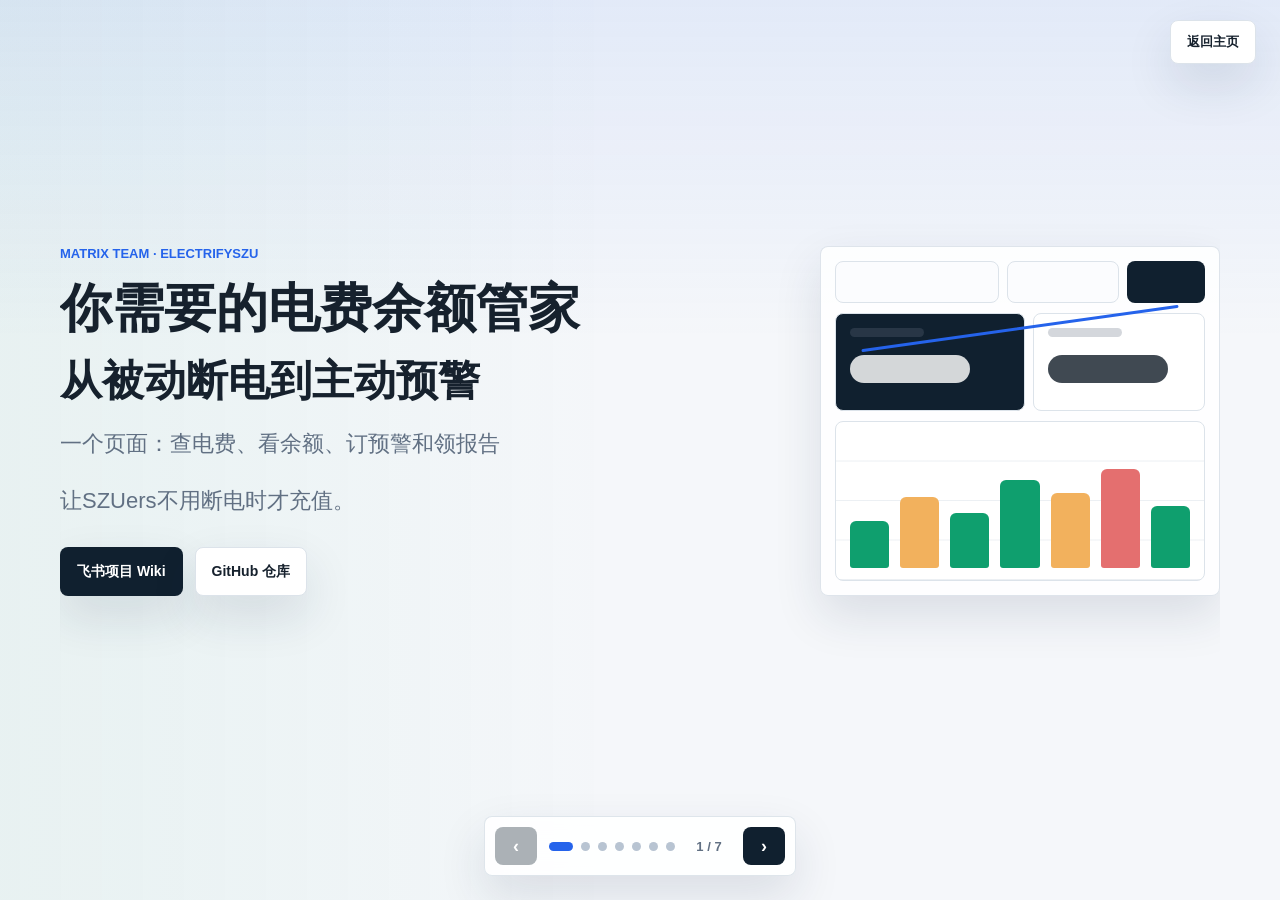
==== web/work-intro.html @ d1c5b309 "edit the README to specify the command for running and update uv" ====
<!doctype html>
<html lang="zh-CN">
  <head>
    <meta charset="utf-8" />
    <meta name="viewport" content="width=device-width, initial-scale=1" />
    <title>Matrix 团队 | ElectrifySZU 工作介绍</title>
    <link rel="stylesheet" href="work-intro.css" />
  </head>
  <body>
    <div class="top-actions">
    <button class="link-button" id="landscapeToggle" type="button" title="横屏查看" aria-label="切换横屏">↻ 横屏</button>
    <a class="link-button" href="index.html">返回主页</a>
  </div>
    <main class="deck" aria-label="ElectrifySZU 工作介绍幻灯片">
      <div class="slides" id="slides">
        <section class="slide" aria-labelledby="slide-1-title">
          <div class="slide-inner">
            <div class="slide-title">
              <p class="eyebrow">Matrix Team · ElectrifySZU</p>
              <h1 id="slide-1-title"><span class="title-line">你需要的电费余额管家</span></h1>
              <h2>从被动断电到主动预警</h2>
              <p class="lead">一个页面：查电费、看余额、订预警和领报告</p><p class="lead">让SZUers不用断电时才充值。</p>
              <div class="actions">
                <a class="link-button primary" href="https://my.feishu.cn/wiki/EuOXwd1Efi0uLCktmx7cIocynBb" target="_blank" rel="noreferrer">飞书项目 Wiki</a>
                <a class="link-button" href="https://github.com/jinqKing/ElectrifySZU" target="_blank" rel="noreferrer">GitHub 仓库</a>
              </div>
            </div>
            <div class="dashboard-visual" aria-hidden="true">
              <div class="mock-toolbar">
                <span class="mock-input"></span>
                <span class="mock-input"></span>
                <span class="mock-button"></span>
              </div>
              <div class="mock-metrics">
                <div class="mock-card dark">
                  <span class="mock-label"></span>
                  <span class="mock-value"></span>
                </div>
                <div class="mock-card">
                  <span class="mock-label"></span>
                  <span class="mock-value"></span>
                </div>
              </div>
              <div class="mock-chart">
                <div class="points"></div>
                <div class="bars">
                  <span class="bar" style="height: 36%"></span>
                  <span class="bar" style="height: 55%"></span>
                  <span class="bar" style="height: 42%"></span>
                  <span class="bar" style="height: 68%"></span>
                  <span class="bar" style="height: 58%"></span>
                  <span class="bar" style="height: 76%"></span>
                  <span class="bar" style="height: 48%"></span>
                </div>
              </div>
            </div>
          </div>
        </section>

        <section class="slide" aria-labelledby="slide-2-title">
          <div class="slide-inner">
            <div class="slide-title">
              <p class="eyebrow">痛点 · Problem</p>
              <h2 id="slide-2-title">现状：三个系统、五个步骤、没有提醒——查个电费有多难？</h2>
              <p class="lead">我们对深大同学做了调研，所有人都说了同一句话。<br/><em>“我们只会在停电时充电费，从来不知道还剩多少电费。”</em></p>
              <blockquote class="alert-quote">⚡ 于是有一天，电费归零——就断电了。</blockquote>
            </div>
            <div class="fact-list">
              <div class="fact">
                <span class="icon blue">🧩</span>
                <div>
                  <strong>入口分散</strong>
                  <p>企业微信小程序数据不及时；校园网页面古老；充值界面看不到余额，需多次跳转</p>
                </div>
              </div>
              <div class="fact">
                <span class="icon green">🔒</span>
                <div>
                  <strong>必须校园网</strong>
                  <p>以上所有方式都只能在校园网环境使用——出了宿舍就查不了</p>
                </div>
              </div>
              <div class="fact">
                <span class="icon yellow">🔇</span>
                <div>
                  <strong>零提醒</strong>
                  <p>没有余额提醒、没有用电分析、没有统一界面</p>
                </div>
              </div>
              <div class="fact">
                <span class="icon red">⚡</span>
                <div>
                  <strong>停电才知道</strong>
                  <p>电费归零就直接断电，没有任何提前预警</p>
                </div>
              </div>
            </div>
          </div>
        </section>

        <!-- Slide 3 — 产品亮相 Solution -->
        <section class="slide" aria-labelledby="slide-3-title">
          <div class="slide-inner">
            <div class="slide-title">
              <p class="eyebrow">方案 · Solution</p>
              <h2 id="slide-3-title">ElectrifySZU：一站式电费管家</h2>
              <p class="lead">我们是开发者，我们也是每天被断电困扰的深大人。所以我们就自己做了这个工具。</p>
              <p class="meta-text">💡 核心价值：订阅预警 —— 不只是一次性查询，而是持续守护</p>
              <ul class="feature-ul">
                <li>一个页面完成 校区选择 → 楼栋搜索 → 房间输入 → 一键查询</li>
                <li>中英文双语切换，GitHub Pages 可直接预览演示数据</li>
                <li>支持校园网真实查询 + 离线演示双模式</li>
              </ul>
            </div>
            <div class="dashboard-visual" aria-hidden="true">
              <div class="mock-toolbar">
                <span class="mock-input"></span>
                <span class="mock-input"></span>
                <span class="mock-button"></span>
              </div>
              <div class="mock-metrics">
                <div class="mock-card dark">
                  <span class="mock-label"></span>
                  <span class="mock-value"></span>
                </div>
                <div class="mock-card">
                  <span class="mock-label"></span>
                  <span class="mock-value"></span>
                </div>
              </div>
              <div class="mock-chart">
                <div class="points"></div>
                <div class="bars">
                  <span class="bar" style="height: 36%"></span>
                  <span class="bar" style="height: 55%"></span>
                  <span class="bar" style="height: 42%"></span>
                  <span class="bar" style="height: 68%"></span>
                  <span class="bar" style="height: 58%"></span>
                  <span class="bar" style="height: 76%"></span>
                  <span class="bar" style="height: 48%"></span>
                </div>
              </div>
            </div>
          </div>
        </section>

        <!-- Slide 4 — 架构 Architecture -->
        <section class="slide" aria-labelledby="slide-4-title">
          <div class="slide-inner">
            <div class="slide-title">
              <p class="eyebrow">Architecture</p>
              <h2 id="slide-4-title">静态页面负责体验，本地后端代理校园网查询</h2>
              <p class="lead">GitHub Pages 部署公开演示页；真实查询时运行本地服务，后端代理访问校园电费系统，前端只消费统一 JSON API。</p>
              <p class="meta-text-sm">Python (uv) + 原生 HTML/CSS/JS + CSV 存储 + SMTP 邮件</p>
            </div>
            <div class="flow-visual" aria-label="系统流程">
              <div class="flow-step">
                <span class="step-number">01</span>
                <div><strong>输入宿舍信息</strong><span>校区、楼栋（模糊搜索+自动补全）、房间号、统计天数</span></div>
              </div>
              <div class="flow-step">
                <span class="step-number">02</span>
                <div><strong>发现 roomId</strong><span>把可读房间号转换为电费系统内部参数</span></div>
              </div>
              <div class="flow-step">
                <span class="step-number">03</span>
                <div><strong>API 代理查询</strong><span>由校园网环境中的 Python 服务请求内网接口</span></div>
              </div>
              <div class="flow-step">
                <span class="step-number">04</span>
                <div><strong>仪表盘渲染</strong><span>余额、趋势、充值记录、预警状态、预计可用天数同步更新</span></div>
              </div>
            </div>
          </div>
        </section>

        <section class="slide" aria-labelledby="slide-5-title">
          <div class="slide-inner">
            <div class="slide-title">
              <p class="eyebrow">Features</p>
              <h2 id="slide-5-title">从查询到预警，完整闭环</h2>
              <p class="lead">每个特性都对应一个真实痛点，且经过多轮打磨。</p>
            </div>
            <div class="capability-list">
              <div class="fact">
                <span class="icon blue">1</span>
                <div>
                  <strong>双语仪表盘</strong>
                  <p>中英文 i18n 数据抽离，GitHub Pages 可展示；指标卡可点击切换单位（kWh/元）</p>
                </div>
              </div>
              <div class="fact">
                <span class="icon green">2</span>
                <div>
                  <strong>可交互趋势图</strong>
                  <p>柱状图+折线图双视图，hover 查看每日详情；可自定义用电等级阈值（低/中/高）</p>
                </div>
              </div>
              <div class="fact">
                <span class="icon yellow">3</span>
                <div>
                  <strong>模糊楼栋搜索</strong>
                  <p>输入关键词即时匹配，自动补全 campus+buildingId，有反馈提示</p>
                </div>
              </div>
              <div class="fact">
                <span class="icon red">4</span>
                <div>
                  <strong>CLI + API 并存</strong>
                  <p><code>uv run python -m src.cli json</code> 命令行 + 本地 Web 服务双入口</p>
                </div>
              </div>
              <div class="fact">
                <span class="icon blue">5</span>
                <div>
                  <strong>响应式适配</strong>
                  <p>移动端布局优化，QR code 可滚动</p>
                </div>
              </div>
            </div>
          </div>
        </section>

        <section class="slide" aria-labelledby="slide-6-title">
          <div class="slide-inner">
            <div class="slide-title">
              <p class="eyebrow">Killer Feature</p>
              <h2 id="slide-6-title">从“想起来了才查”变成“系统替你照看”</h2>
              <p class="lead">这是 ElectrifySZU 最区别于其他查询工具的能力——不是一次性查询，而是持续守护。</p>
              <ul class="killer-feature-ul">
                <li>📧 邮箱自动补全 <code>@szu.edu.cn</code></li>
                <li>🔔 双类型订阅：低电量预警 + 每日电费报告</li>
                <li>✉️ 验证确认后激活，badge 显示状态</li>
                <li>🔄 仪表盘内 toggle 开关，一键退订</li>
                <li>⏰ 低于阈值时每天最多发一封预警邮件</li>
                <li>🧪 <code>FORCE_SEND_ALERT</code> 测试模式方便演示</li>
              </ul>
            </div>
            <div class="signal-visual" aria-hidden="true">
              <div class="signal-meter">
                <div class="signal-row">
                  <span>电量充足</span>
                  <span class="signal-track"><span class="signal-fill fill-green"></span></span>
                  <span>82%</span>
                </div>
                <div class="signal-row">
                  <span>低电量</span>
                  <span class="signal-track"><span class="signal-fill fill-yellow"></span></span>
                  <span>48%</span>
                </div>
                <div class="signal-row">
                  <span>即将耗尽</span>
                  <span class="signal-track"><span class="signal-fill fill-red"></span></span>
                  <span>18%</span>
                </div>
              </div>
              <div class="mail-preview">
                <div class="mock-row blue"></div>
                <div class="mock-row"></div>
                <div class="mock-row"></div>
                <div class="mock-row short"></div>
              </div>
            </div>
          </div>
        </section>



                <!-- Slide 8 — 未来规划 + 支持 -->
        <section class="slide" aria-labelledby="slide-8-title">
          <div class="slide-inner">
            <div class="slide-title">
              <p class="eyebrow">What's Next</p>
              <h2 id="slide-8-title">项目不会止步于此</h2>
              <p class="lead">已有 branch 在并行开发中。</p>
              <ul class="future-ul">
                <li><strong>① 丽湖新 4 间宿舍</strong> — <code>codex/dlc-lihu</code> branch 已建，争取上线（独立电费系统）</li>
                <li><strong>② CSV → SQLite</strong> — 订阅量增长后数据可靠性升级</li>
                <li><strong>③ 排行榜</strong> — 告诉同学自己在整栋楼的用电排名，引导节约能源</li>
              </ul>
              <hr class="section-divider">
              <p class="eyebrow support-eyebrow">Support</p>
              <h2>你的支持会变成更稳定的服务和更少的断电焦虑</h2>
              <div class="actions">
                <a class="link-button primary" href="https://my.feishu.cn/wiki/EuOXwd1Efi0uLCktmx7cIocynBb" target="_blank" rel="noreferrer">打开飞书 Wiki</a>
                <a class="link-button" href="index.html">回到电费仪表盘</a>
              </div>
            </div>
            <div class="support-visual">
              <div class="wiki-box">
                <strong>项目资料入口</strong>
                <p>飞书 Wiki 记录项目背景、实现方案、协作资料和后续计划，适合比赛介绍或团队交接。</p>
              </div>
              <div class="mini-stat-grid" aria-hidden="true">
                <div class="mini-stat"><strong>Web</strong><span>静态仪表盘</span></div>
                <div class="mini-stat"><strong>API</strong><span>本地代理服务</span></div>
                <div class="mini-stat"><strong>Mail</strong><span>双类型邮件订阅</span></div>
              </div>
            </div>
          </div>
        </section>
      </div>

      <nav class="nav" aria-label="幻灯片导航">
        <button id="prevSlide" type="button" aria-label="上一页">‹</button>
        <div class="dots" id="dots" aria-hidden="true"></div>
        <span class="counter" id="counter"></span>
        <button id="nextSlide" type="button" aria-label="下一页">›</button>
      </nav>
      <div id="rotateHint" class="rotate-hint" hidden>
        <div class="rotate-hint-inner">
          <span class="rotate-icon">↻</span>
          <p>请将手机横屏查看</p>
          <button class="link-button" id="dismissHint" type="button">知道了</button>
        </div>
      </div>
    </main>

    <script src="work-intro.js" defer></script>
  </body>
</html>
---- web/work-intro.css ----
:root {
  color-scheme: light;
  --bg: #f5f7fa;
  --ink: #16212d;
  --muted: #617083;
  --line: #dce3ea;
  --surface: #ffffff;
  --dark: #10202f;
  --blue: #2563eb;
  --green: #0f9f6e;
  --yellow: #d98616;
  --red: #d73939;
  --shadow: 0 20px 48px rgba(24, 39, 75, 0.12);
}

* {
  box-sizing: border-box;
}

body {
  margin: 0;
  min-height: 100vh;
  overflow: hidden;
  background:
    linear-gradient(180deg, rgba(37, 99, 235, 0.09), transparent 340px),
    linear-gradient(90deg, rgba(15, 159, 110, 0.06), transparent 48%),
    var(--bg);
  color: var(--ink);
  font-family:
    Inter, "Segoe UI", "Microsoft YaHei", Arial, sans-serif;
}

a {
  color: inherit;
}

button {
  font: inherit;
}

.deck {
  position: relative;
  height: 100vh;
}

.slides {
  display: flex;
  height: 100%;
  transition: transform 360ms ease;
}

.slide {
  flex: 0 0 100vw;
  min-width: 100vw;
  height: 100vh;
  overflow: hidden;
}

.slide-inner {
  width: min(1160px, calc(100vw - 48px));
  height: calc(100vh - 110px);
  margin: 0 auto;
  padding-top: 52px;
  display: grid;
  grid-template-columns: minmax(0, 1fr) minmax(280px, 400px);
  grid-auto-flow: dense;
  align-content: center;
  gap: 36px;
  overflow-y: auto;
  overscroll-behavior: contain;
}

.slide-title {
  display: grid;
  gap: 14px;
}

.eyebrow {
  margin: 0;
  color: var(--blue);
  font-size: 13px;
  font-weight: 900;
  letter-spacing: 0;
  text-transform: uppercase;
}

h1,
h2,
p {
  margin-top: 0;
}

h1,
h2 {
  margin-bottom: 0;
  letter-spacing: 0;
  text-wrap: balance;
}

h1 {
  max-width: 640px;
  font-size: clamp(32px, 5.5vw, 52px);
  line-height: 1.1;
}

h2 {
  max-width: 580px;
  font-size: clamp(24px, 4.5vw, 42px);
  line-height: 1.2;
}

.lead {
  max-width: 560px;
  margin-bottom: 0;
  color: var(--muted);
  font-size: clamp(17px, 2vw, 22px);
  line-height: 1.72;
}

/* --- Inline styles extracted from HTML --- */
.alert-quote {
  margin: 18px 0 0;
  padding: 12px 16px;
  border-left: 3px solid var(--red);
  color: var(--red);
  font-weight: 900;
  font-style: normal;
  background: none;
}

.meta-text {
  margin-top: 12px;
  color: var(--muted);
  font-size: 14px;
  font-weight: 700;
}

.meta-text-sm {
  margin-top: 10px;
  color: var(--muted);
  font-size: 13px;
  font-weight: 700;
}

.feature-ul,
.killer-feature-ul,
.future-ul {
  margin: 12px 0 0;
  padding-left: 18px;
  color: var(--muted);
  font-size: 14px;
  line-height: 1.7;
}

.killer-feature-ul {
  font-size: 13px;
  line-height: 1.8;
}

.support-eyebrow {
  margin-bottom: 6px;
}

.section-divider {
  border: none;
  border-top: 1px solid var(--line);
  margin: 20px 0;
}

.title-line {
  display: block;
}

.actions {
  display: flex;
  flex-wrap: wrap;
  gap: 12px;
  margin-top: 8px;
}

.link-button {
  display: inline-flex;
  align-items: center;
  min-height: 44px;
  padding: 0 16px;
  border: 1px solid var(--line);
  border-radius: 8px;
  background: var(--surface);
  color: var(--ink);
  font-size: 14px;
  font-weight: 900;
  text-decoration: none;
  box-shadow: var(--shadow);
  transition:
    transform 160ms ease,
    border-color 160ms ease,
    color 160ms ease;
}

.link-button.primary {
  border-color: transparent;
  background: var(--dark);
  color: #fff;
}

.link-button:hover,
.link-button:focus-visible {
  border-color: rgba(37, 99, 235, 0.38);
  color: var(--blue);
  transform: translateY(-1px);
}

.link-button.primary:hover,
.link-button.primary:focus-visible {
  color: #fff;
}

.dashboard-visual,
.flow-visual,
.signal-visual,
.timeline-visual,
.support-visual {
  border: 1px solid rgba(220, 227, 234, 0.94);
  border-radius: 8px;
  background: rgba(255, 255, 255, 0.86);
  box-shadow: var(--shadow);
}

.dashboard-visual {
  display: grid;
  gap: 10px;
  padding: 14px;
}

.mock-toolbar,
.mock-metrics {
  display: grid;
  gap: 8px;
}

.mock-toolbar {
  grid-template-columns: 1fr 0.68fr auto;
}

.mock-input,
.mock-button,
.mock-card,
.mock-chart,
.mock-row {
  border-radius: 8px;
}

.mock-input {
  height: 42px;
  border: 1px solid var(--line);
  background: #fbfcfe;
}

.mock-button {
  width: 78px;
  background: var(--dark);
}

.mock-metrics {
  grid-template-columns: 1.1fr 1fr;
}

.mock-card {
  min-height: 98px;
  padding: 14px;
  border: 1px solid var(--line);
  background: #fff;
}

.mock-card.dark {
  background: var(--dark);
  color: #fff;
}

.mock-label {
  display: block;
  width: 74px;
  height: 9px;
  border-radius: 999px;
  background: rgba(101, 112, 131, 0.28);
}

.mock-value {
  display: block;
  width: 120px;
  height: 28px;
  margin-top: 18px;
  border-radius: 999px;
  background: currentColor;
  opacity: 0.82;
}

.mock-card.dark .mock-value {
  background: #fff;
}

.mock-chart {
  height: 160px;
  padding: 16px 14px 12px;
  border: 1px solid var(--line);
  background:
    linear-gradient(to top, rgba(220, 227, 234, 0.55) 1px, transparent 1px) 0 0 / 100% 25%,
    #fff;
}

.bars {
  display: flex;
  height: 100%;
  align-items: end;
  gap: 11px;
}

.bar {
  flex: 1;
  min-width: 12px;
  border-radius: 6px 6px 3px 3px;
  background: var(--green);
}

.bar:nth-child(2),
.bar:nth-child(5) {
  background: #f2b15d;
}

.bar:nth-child(6) {
  background: #e46f6f;
}

.points {
  position: relative;
  height: 0;
}

.points::before {
  position: absolute;
  left: 10px;
  right: 10px;
  bottom: 108px;
  height: 3px;
  border-radius: 999px;
  background: var(--blue);
  content: "";
  transform: rotate(-8deg);
}

.fact-list,
.capability-list,
.timeline-list {
  display: grid;
  gap: 10px;
}

.fact {
  display: grid;
  grid-template-columns: 40px 1fr;
  gap: 12px;
  align-items: start;
  padding: 12px;
  border: 1px solid var(--line);
  border-radius: 8px;
  background: rgba(255, 255, 255, 0.8);
}

.fact strong {
  display: block;
  margin-bottom: 4px;
  font-size: 16px;
}

.fact p {
  margin-bottom: 0;
  color: var(--muted);
  font-size: 14px;
  line-height: 1.55;
}

.icon {
  display: grid;
  place-items: center;
  width: 40px;
  height: 40px;
  border-radius: 8px;
  color: #fff;
  font-size: 20px;
  font-weight: 900;
}

.icon.blue {
  background: var(--blue);
}

.icon.green {
  background: var(--green);
}

.icon.yellow {
  background: var(--yellow);
}

.icon.red {
  background: var(--red);
}

.flow-visual {
  display: grid;
  gap: 8px;
  padding: 14px;
}

.flow-step {
  display: grid;
  grid-template-columns: 38px 1fr;
  gap: 10px;
  align-items: center;
  min-height: 54px;
  padding: 8px 10px;
  border: 1px solid var(--line);
  border-radius: 8px;
  background: #fff;
}

.step-number {
  display: grid;
  place-items: center;
  width: 38px;
  height: 38px;
  border-radius: 8px;
  background: var(--dark);
  color: #fff;
  font-weight: 900;
  font-size: 13px;
}

.flow-step strong {
  display: block;
  margin-bottom: 3px;
}

.flow-step span {
  color: var(--muted);
  font-size: 13px;
  font-weight: 700;
}

.signal-visual {
  padding: 16px;
}

.signal-meter {
  display: grid;
  gap: 10px;
}

.signal-row {
  display: grid;
  grid-template-columns: 100px 1fr 50px;
  gap: 12px;
  align-items: center;
  color: var(--muted);
  font-size: 13px;
  font-weight: 900;
}

.signal-track {
  height: 14px;
  overflow: hidden;
  border-radius: 999px;
  background: #edf1f5;
}

.signal-fill {
  height: 100%;
  border-radius: inherit;
}

.fill-green {
  width: 82%;
  background: var(--green);
}

.fill-yellow {
  width: 48%;
  background: var(--yellow);
}

.fill-red {
  width: 18%;
  background: var(--red);
}

.mail-preview {
  margin-top: 16px;
  padding: 12px;
  border: 1px solid var(--line);
  border-radius: 8px;
  background: #fff;
}

.mock-row {
  height: 10px;
  margin-bottom: 10px;
  background: #dbe4ef;
}

.mock-row.short {
  width: 62%;
}

.mock-row.blue {
  width: 82%;
  background: rgba(37, 99, 235, 0.42);
}

.timeline-visual {
  padding: 18px;
}

.timeline-item {
  position: relative;
  display: grid;
  grid-template-columns: 92px 1fr;
  gap: 16px;
  padding: 15px 0;
  border-bottom: 1px solid var(--line);
}

.timeline-item:last-child {
  border-bottom: 0;
}

.timeline-item time {
  color: var(--blue);
  font-size: 13px;
  font-weight: 900;
}

.timeline-item strong {
  display: block;
  margin-bottom: 4px;
}

.timeline-item span {
  color: var(--muted);
  font-size: 13px;
  line-height: 1.55;
}

.support-visual {
  display: grid;
  gap: 12px;
  padding: 14px;
}

.wiki-box {
  display: grid;
  gap: 8px;
  padding: 14px;
  border: 1px solid var(--line);
  border-radius: 8px;
  background: #fff;
}

.wiki-box strong {
  font-size: 18px;
}

.wiki-box p {
  margin-bottom: 0;
  color: var(--muted);
  line-height: 1.65;
}

.mini-stat-grid {
  display: grid;
  grid-template-columns: repeat(3, 1fr);
  gap: 8px;
}

.mini-stat {
  min-height: 68px;
  padding: 10px;
  border-radius: 8px;
  background: var(--dark);
  color: #fff;
}

.mini-stat:nth-child(2) {
  background: var(--green);
}

.mini-stat:nth-child(3) {
  background: var(--blue);
}

.mini-stat strong {
  display: block;
  font-size: 20px;
}

.mini-stat span {
  font-size: 12px;
  font-weight: 800;
  opacity: 0.82;
}

.nav {
  position: fixed;
  left: 50%;
  bottom: 24px;
  z-index: 10;
  display: flex;
  align-items: center;
  gap: 12px;
  padding: 10px;
  border: 1px solid rgba(220, 227, 234, 0.92);
  border-radius: 8px;
  background: rgba(255, 255, 255, 0.9);
  box-shadow: var(--shadow);
  transform: translateX(-50%);
  backdrop-filter: blur(12px);
}

.nav button {
  min-width: 42px;
  min-height: 38px;
  border: 0;
  border-radius: 8px;
  background: var(--dark);
  color: #fff;
  cursor: pointer;
  font-size: 18px;
  font-weight: 900;
}

.nav button:disabled {
  cursor: default;
  opacity: 0.35;
}

.dots {
  display: flex;
  gap: 8px;
}

.dot {
  width: 9px;
  height: 9px;
  border-radius: 999px;
  background: #b8c4d2;
}

.dot.active {
  width: 24px;
  background: var(--blue);
}

.counter {
  min-width: 44px;
  color: var(--muted);
  font-size: 13px;
  font-weight: 900;
  text-align: center;
}

.top-actions {
  position: fixed;
  top: 20px;
  right: 24px;
  z-index: 11;
  display: flex;
  gap: 8px;
}

.top-actions .link-button {
  font-size: 13px;
}

#landscapeToggle {
  display: none;
  cursor: pointer;
}

.rotate-hint {
  position: fixed;
  inset: 0;
  z-index: 1000;
  display: grid;
  place-items: center;
  background: rgba(22, 33, 45, 0.88);
  backdrop-filter: blur(12px);
}

.rotate-hint[hidden],
#landscapeToggle[hidden] {
  display: none !important;
}

.rotate-hint-inner {
  text-align: center;
  color: #fff;
}

.rotate-icon {
  display: block;
  font-size: 56px;
  animation: hint-rotate 2s ease-in-out infinite;
}

@keyframes hint-rotate {
  0%, 100% { transform: rotate(0deg); }
  50% { transform: rotate(90deg); }
}

.rotate-hint-inner p {
  margin-top: 16px;
  font-size: 20px;
  font-weight: 700;
}

.rotate-hint-inner .link-button {
  margin-top: 24px;
  background: #fff;
  color: var(--dark);
  border-color: transparent;
  cursor: pointer;
}

/* ===== Tablet portrait ≤1024px ===== */
@media (max-width: 1024px) {
  .slide-inner {
    gap: 24px;
    padding-top: 44px;
    height: calc(100vh - 96px);
  }

  h1 {
    font-size: clamp(28px, 5vw, 44px);
  }

  h2 {
    font-size: clamp(22px, 4vw, 36px);
  }

  .lead {
    font-size: clamp(15px, 2vw, 19px);
  }

  .dashboard-visual {
    padding: 12px;
  }

  .mock-chart {
    height: 140px;
  }

  .fact-list,
  .capability-list {
    gap: 8px;
  }
}

/* ===== Phone / narrow screens ≤860px ===== */
@media (max-width: 860px) {
  body {
    overflow: hidden;
  }

  .slide {
    display: flex;
    flex-direction: column;
    justify-content: center;
  }

  .slide-inner {
    width: min(100% - 28px, 680px);
    height: auto;
    max-height: calc(100vh - 100px);
    padding: 60px 0 30px;
    grid-template-columns: 1fr;
    gap: 16px;
    overflow-y: auto;
    -webkit-overflow-scrolling: touch;
  }

  .slide-inner > *:last-child {
    margin-bottom: 0;
  }

  .top-actions {
    top: 12px;
    right: 14px;
  }

  .top-actions .link-button {
    min-height: 38px;
    padding: 0 12px;
    font-size: 12px;
  }

  /* 只在触屏设备上显示横屏按钮 */
  @media (pointer: coarse) {
    #landscapeToggle {
      display: inline-flex;
    }
  }

  h1 {
    font-size: clamp(26px, 7vw, 38px);
  }

  h2 {
    font-size: clamp(20px, 6vw, 32px);
  }

  .lead {
    font-size: clamp(14px, 3vw, 17px);
  }

  .eyebrow {
    font-size: 11px;
  }

  .flow-visual {
    gap: 6px;
    padding: 10px;
  }

  .flow-step {
    min-height: 46px;
    padding: 6px 8px;
  }

  .flow-step strong {
    font-size: 13px;
  }

  .flow-step span {
    font-size: 12px;
  }

  .step-number {
    width: 30px;
    height: 30px;
    font-size: 12px;
  }

  .fact {
    padding: 10px;
  }

  .fact strong {
    font-size: 14px;
  }

  .signal-visual {
    padding: 12px;
  }

  .signal-row {
    grid-template-columns: 64px 1fr 36px;
    font-size: 12px;
  }

  .timeline-visual {
    padding: 10px;
  }

  .timeline-item {
    grid-template-columns: 64px 1fr;
    gap: 10px;
    padding: 8px 0;
  }

  .support-visual {
    padding: 10px;
  }

  .mock-toolbar,
  .mock-metrics,
  .mini-stat-grid {
    grid-template-columns: 1fr;
  }

  .mock-button {
    width: 100%;
    height: 42px;
  }

  .mock-chart {
    height: 120px;
  }

  .nav {
    bottom: 12px;
    padding: 8px;
    gap: 8px;
  }

  .nav button {
    min-width: 36px;
    min-height: 32px;
    font-size: 16px;
  }

  .counter {
    font-size: 12px;
  }

  .dot {
    width: 8px;
    height: 8px;
  }

  .dot.active {
    width: 20px;
  }
}

/* ===== Phone landscape ===== */
@media (max-width: 860px) and (orientation: landscape) {
  .slide-inner {
    grid-template-columns: 1fr 1fr;
    gap: 14px;
    padding: 44px 0 18px;
    max-height: calc(100vh - 80px);
  }

  .slide-inner > .slide-title {
    align-self: start;
  }

  h1 {
    font-size: clamp(22px, 4vw, 32px);
  }

  h2 {
    font-size: clamp(18px, 3.5vw, 28px);
  }

  .lead {
    font-size: clamp(12px, 2vw, 15px);
  }

  .flow-visual {
    gap: 4px;
    padding: 8px;
  }

  .flow-step {
    min-height: 38px;
    padding: 4px 6px;
  }

  .fact-list {
    gap: 6px;
  }

  .fact {
    padding: 8px;
    grid-template-columns: 28px 1fr;
    gap: 8px;
  }

  .fact strong {
    font-size: 12px;
  }

  .fact p {
    font-size: 11px;
  }

  .icon {
    width: 28px;
    height: 28px;
    font-size: 14px;
  }

  .support-visual {
    padding: 8px;
  }

  .mini-stat {
    min-height: 52px;
    padding: 6px;
  }

  .mini-stat strong {
    font-size: 16px;
  }

  .mock-chart {
    height: 90px;
  }
}
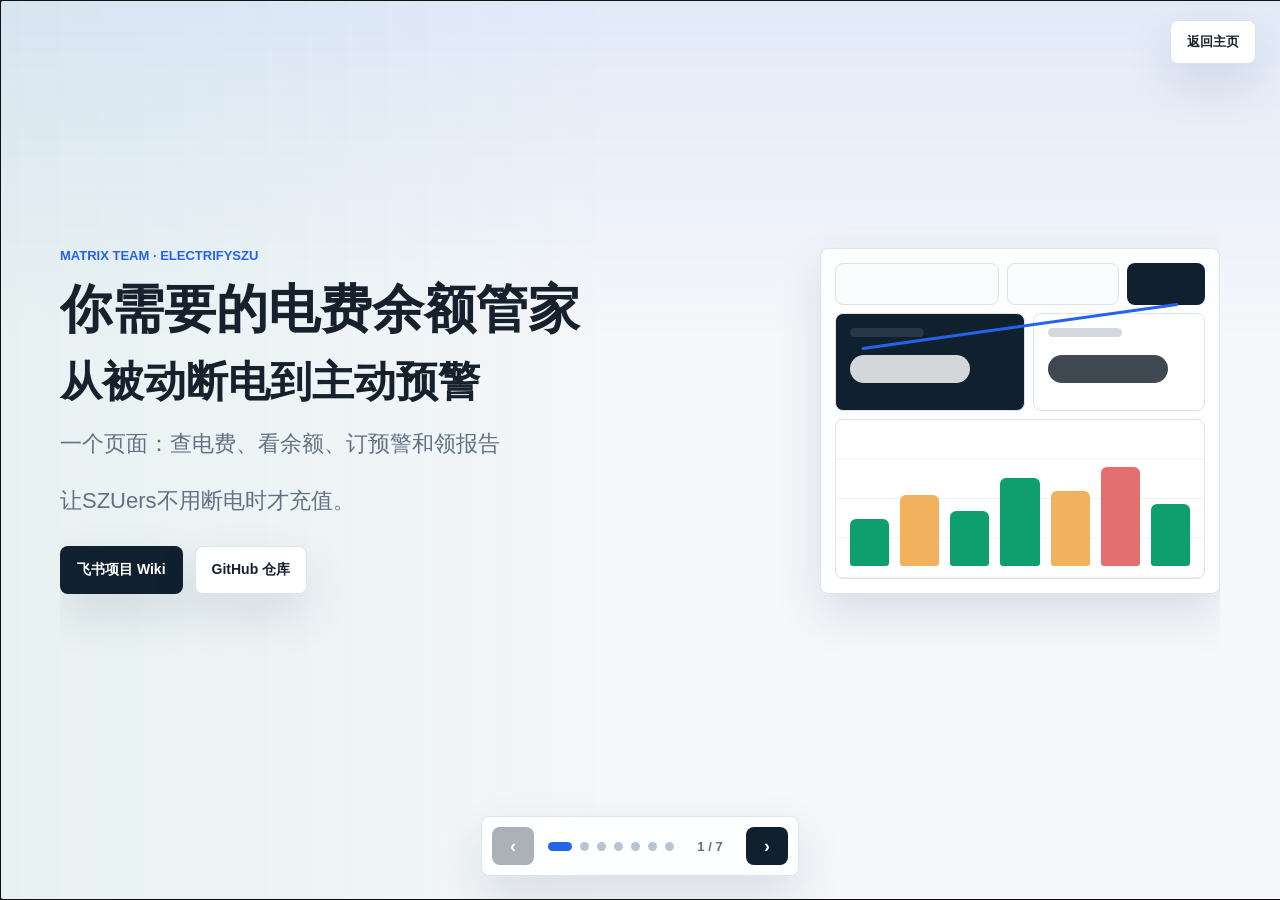
==== commit 063649df: "fix(work-intro): overhaul slide page – fix bugs, improve UX, refactor code Bug fixes: - Fix 100vw ho" ====
--- a/web/work-intro.html
+++ b/web/work-intro.html
@@ -3,17 +3,22 @@
   <head>
     <meta charset="utf-8" />
     <meta name="viewport" content="width=device-width, initial-scale=1" />
+    <meta name="description" content="Matrix 团队开发的 ElectrifySZU 项目工作介绍——一站式宿舍电费余额管家，支持实时查询、趋势分析和低电预警。" />
+    <meta property="og:type" content="website" />
+    <meta property="og:title" content="Matrix 团队 | ElectrifySZU 工作介绍" />
+    <meta property="og:description" content="从被动断电到主动预警，Matrix 团队的电费余额管家解决方案。" />
     <title>Matrix 团队 | ElectrifySZU 工作介绍</title>
     <link rel="stylesheet" href="work-intro.css" />
+    <script src="work-intro.js" defer></script>
   </head>
   <body>
     <div class="top-actions">
-    <button class="link-button" id="landscapeToggle" type="button" title="横屏查看" aria-label="切换横屏">↻ 横屏</button>
+    <button class="link-button" id="landscapeToggle" type="button" title="横屏查看" aria-label="切换横屏" hidden>↻ 横屏</button>
     <a class="link-button" href="index.html">返回主页</a>
   </div>
     <main class="deck" aria-label="ElectrifySZU 工作介绍幻灯片">
       <div class="slides" id="slides">
-        <section class="slide" aria-labelledby="slide-1-title">
+        <section class="slide" role="region" tabindex="-1" aria-labelledby="slide-1-title">
           <div class="slide-inner">
             <div class="slide-title">
               <p class="eyebrow">Matrix Team · ElectrifySZU</p>
@@ -57,7 +62,7 @@
           </div>
         </section>
 
-        <section class="slide" aria-labelledby="slide-2-title">
+        <section class="slide" role="region" tabindex="-1" aria-labelledby="slide-2-title">
           <div class="slide-inner">
             <div class="slide-title">
               <p class="eyebrow">痛点 · Problem</p>
@@ -99,7 +104,7 @@
         </section>
 
         <!-- Slide 3 — 产品亮相 Solution -->
-        <section class="slide" aria-labelledby="slide-3-title">
+        <section class="slide" role="region" tabindex="-1" aria-labelledby="slide-3-title">
           <div class="slide-inner">
             <div class="slide-title">
               <p class="eyebrow">方案 · Solution</p>
@@ -145,7 +150,7 @@
         </section>
 
         <!-- Slide 4 — 架构 Architecture -->
-        <section class="slide" aria-labelledby="slide-4-title">
+        <section class="slide" role="region" tabindex="-1" aria-labelledby="slide-4-title">
           <div class="slide-inner">
             <div class="slide-title">
               <p class="eyebrow">Architecture</p>
@@ -174,7 +179,7 @@
           </div>
         </section>
 
-        <section class="slide" aria-labelledby="slide-5-title">
+        <section class="slide" role="region" tabindex="-1" aria-labelledby="slide-5-title">
           <div class="slide-inner">
             <div class="slide-title">
               <p class="eyebrow">Features</p>
@@ -221,7 +226,7 @@
           </div>
         </section>
 
-        <section class="slide" aria-labelledby="slide-6-title">
+        <section class="slide" role="region" tabindex="-1" aria-labelledby="slide-6-title">
           <div class="slide-inner">
             <div class="slide-title">
               <p class="eyebrow">Killer Feature</p>
@@ -267,7 +272,7 @@
 
 
                 <!-- Slide 8 — 未来规划 + 支持 -->
-        <section class="slide" aria-labelledby="slide-8-title">
+        <section class="slide" role="region" tabindex="-1" aria-labelledby="slide-8-title">
           <div class="slide-inner">
             <div class="slide-title">
               <p class="eyebrow">What's Next</p>
@@ -304,7 +309,7 @@
       <nav class="nav" aria-label="幻灯片导航">
         <button id="prevSlide" type="button" aria-label="上一页">‹</button>
         <div class="dots" id="dots" aria-hidden="true"></div>
-        <span class="counter" id="counter"></span>
+        <span class="counter" id="counter" aria-live="polite"></span>
         <button id="nextSlide" type="button" aria-label="下一页">›</button>
       </nav>
       <div id="rotateHint" class="rotate-hint" hidden>
@@ -315,7 +320,5 @@
         </div>
       </div>
     </main>
-
-    <script src="work-intro.js" defer></script>
   </body>
 </html>
--- a/web/work-intro.css
+++ b/web/work-intro.css
@@ -1,5 +1,7 @@
 :root {
   color-scheme: light;
+
+  /* palette */
   --bg: #f5f7fa;
   --ink: #16212d;
   --muted: #617083;
@@ -10,7 +12,26 @@
   --green: #0f9f6e;
   --yellow: #d98616;
   --red: #d73939;
+
+  /* shadows */
   --shadow: 0 20px 48px rgba(24, 39, 75, 0.12);
+
+  /* radii */
+  --radius-sm: 6px;
+  --radius-md: 8px;
+  --radius-full: 999px;
+
+  /* spacing */
+  --space-xs: 6px;
+  --space-sm: 8px;
+  --space-md: 14px;
+  --space-lg: 24px;
+  --space-xl: 36px;
+
+  /* durations */
+  --dur-fast: 160ms;
+  --dur-normal: 360ms;
+  --dur-fade: 200ms;
 }
 
 * {
@@ -46,18 +67,25 @@
 .slides {
   display: flex;
   height: 100%;
-  transition: transform 360ms ease;
+  opacity: 0;
+  transition: transform 360ms ease, opacity 200ms ease;
+  will-change: transform;
+}
+
+.slides.is-ready {
+  opacity: 1;
+  will-change: auto;
 }
 
 .slide {
-  flex: 0 0 100vw;
-  min-width: 100vw;
+  flex: 0 0 100dvw;
+  min-width: 100dvw;
   height: 100vh;
   overflow: hidden;
 }
 
 .slide-inner {
-  width: min(1160px, calc(100vw - 48px));
+  width: min(1160px, calc(100dvw - 48px));
   height: calc(100vh - 110px);
   margin: 0 auto;
   padding-top: 52px;
@@ -65,14 +93,14 @@
   grid-template-columns: minmax(0, 1fr) minmax(280px, 400px);
   grid-auto-flow: dense;
   align-content: center;
-  gap: 36px;
+  gap: var(--space-xl);
   overflow-y: auto;
   overscroll-behavior: contain;
 }
 
 .slide-title {
   display: grid;
-  gap: 14px;
+  gap: var(--space-md);
 }
 
 .eyebrow {
@@ -146,7 +174,7 @@
 .killer-feature-ul,
 .future-ul {
   margin: 12px 0 0;
-  padding-left: 18px;
+  padding-left: var(--space-md);
   color: var(--muted);
   font-size: 14px;
   line-height: 1.7;
@@ -164,7 +192,7 @@
 .section-divider {
   border: none;
   border-top: 1px solid var(--line);
-  margin: 20px 0;
+  margin: var(--space-lg) 0;
 }
 
 .title-line {
@@ -184,7 +212,7 @@
   min-height: 44px;
   padding: 0 16px;
   border: 1px solid var(--line);
-  border-radius: 8px;
+  border-radius: var(--radius-md);
   background: var(--surface);
   color: var(--ink);
   font-size: 14px;
@@ -210,6 +238,11 @@
   transform: translateY(-1px);
 }
 
+.link-button:focus-visible {
+  outline: 2px solid var(--blue);
+  outline-offset: 2px;
+}
+
 .link-button.primary:hover,
 .link-button.primary:focus-visible {
   color: #fff;
@@ -221,21 +254,21 @@
 .timeline-visual,
 .support-visual {
   border: 1px solid rgba(220, 227, 234, 0.94);
-  border-radius: 8px;
+  border-radius: var(--radius-md);
   background: rgba(255, 255, 255, 0.86);
   box-shadow: var(--shadow);
 }
 
 .dashboard-visual {
   display: grid;
-  gap: 10px;
-  padding: 14px;
+  gap: var(--space-sm);
+  padding: var(--space-md);
 }
 
 .mock-toolbar,
 .mock-metrics {
   display: grid;
-  gap: 8px;
+  gap: var(--space-sm);
 }
 
 .mock-toolbar {
@@ -247,7 +280,7 @@
 .mock-card,
 .mock-chart,
 .mock-row {
-  border-radius: 8px;
+  border-radius: var(--radius-md);
 }
 
 .mock-input {
@@ -281,7 +314,7 @@
   display: block;
   width: 74px;
   height: 9px;
-  border-radius: 999px;
+  border-radius: var(--radius-full);
   background: rgba(101, 112, 131, 0.28);
 }
 
@@ -290,7 +323,7 @@
   width: 120px;
   height: 28px;
   margin-top: 18px;
-  border-radius: 999px;
+  border-radius: var(--radius-full);
   background: currentColor;
   opacity: 0.82;
 }
@@ -318,7 +351,7 @@
 .bar {
   flex: 1;
   min-width: 12px;
-  border-radius: 6px 6px 3px 3px;
+  border-radius: var(--radius-sm) var(--radius-sm) 3px 3px;
   background: var(--green);
 }
 
@@ -342,7 +375,7 @@
   right: 10px;
   bottom: 108px;
   height: 3px;
-  border-radius: 999px;
+  border-radius: var(--radius-full);
   background: var(--blue);
   content: "";
   transform: rotate(-8deg);
@@ -352,17 +385,17 @@
 .capability-list,
 .timeline-list {
   display: grid;
-  gap: 10px;
+  gap: var(--space-sm);
 }
 
 .fact {
   display: grid;
   grid-template-columns: 40px 1fr;
-  gap: 12px;
+  gap: var(--space-md);
   align-items: start;
   padding: 12px;
   border: 1px solid var(--line);
-  border-radius: 8px;
+  border-radius: var(--radius-md);
   background: rgba(255, 255, 255, 0.8);
 }
 
@@ -384,7 +417,7 @@
   place-items: center;
   width: 40px;
   height: 40px;
-  border-radius: 8px;
+  border-radius: var(--radius-md);
   color: #fff;
   font-size: 20px;
   font-weight: 900;
@@ -408,19 +441,19 @@
 
 .flow-visual {
   display: grid;
-  gap: 8px;
-  padding: 14px;
+  gap: var(--space-sm);
+  padding: var(--space-md);
 }
 
 .flow-step {
   display: grid;
   grid-template-columns: 38px 1fr;
-  gap: 10px;
+  gap: var(--space-sm);
   align-items: center;
   min-height: 54px;
   padding: 8px 10px;
   border: 1px solid var(--line);
-  border-radius: 8px;
+  border-radius: var(--radius-md);
   background: #fff;
 }
 
@@ -429,7 +462,7 @@
   place-items: center;
   width: 38px;
   height: 38px;
-  border-radius: 8px;
+  border-radius: var(--radius-md);
   background: var(--dark);
   color: #fff;
   font-weight: 900;
@@ -448,18 +481,18 @@
 }
 
 .signal-visual {
-  padding: 16px;
+  padding: var(--space-md);
 }
 
 .signal-meter {
   display: grid;
-  gap: 10px;
+  gap: var(--space-sm);
 }
 
 .signal-row {
   display: grid;
   grid-template-columns: 100px 1fr 50px;
-  gap: 12px;
+  gap: var(--space-md);
   align-items: center;
   color: var(--muted);
   font-size: 13px;
@@ -469,7 +502,7 @@
 .signal-track {
   height: 14px;
   overflow: hidden;
-  border-radius: 999px;
+  border-radius: var(--radius-full);
   background: #edf1f5;
 }
 
@@ -494,10 +527,10 @@
 }
 
 .mail-preview {
-  margin-top: 16px;
+  margin-top: var(--space-md);
   padding: 12px;
   border: 1px solid var(--line);
-  border-radius: 8px;
+  border-radius: var(--radius-md);
   background: #fff;
 }
 
@@ -552,16 +585,16 @@
 
 .support-visual {
   display: grid;
-  gap: 12px;
-  padding: 14px;
+  gap: var(--space-md);
+  padding: var(--space-md);
 }
 
 .wiki-box {
   display: grid;
-  gap: 8px;
-  padding: 14px;
+  gap: var(--space-sm);
+  padding: var(--space-md);
   border: 1px solid var(--line);
-  border-radius: 8px;
+  border-radius: var(--radius-md);
   background: #fff;
 }
 
@@ -578,13 +611,13 @@
 .mini-stat-grid {
   display: grid;
   grid-template-columns: repeat(3, 1fr);
-  gap: 8px;
+  gap: var(--space-sm);
 }
 
 .mini-stat {
   min-height: 68px;
   padding: 10px;
-  border-radius: 8px;
+  border-radius: var(--radius-md);
   background: var(--dark);
   color: #fff;
 }
@@ -615,13 +648,14 @@
   z-index: 10;
   display: flex;
   align-items: center;
-  gap: 12px;
+  gap: var(--space-md);
   padding: 10px;
   border: 1px solid rgba(220, 227, 234, 0.92);
-  border-radius: 8px;
+  border-radius: var(--radius-md);
   background: rgba(255, 255, 255, 0.9);
   box-shadow: var(--shadow);
   transform: translateX(-50%);
+  -webkit-backdrop-filter: blur(12px);
   backdrop-filter: blur(12px);
 }
 
@@ -629,7 +663,7 @@
   min-width: 42px;
   min-height: 38px;
   border: 0;
-  border-radius: 8px;
+  border-radius: var(--radius-md);
   background: var(--dark);
   color: #fff;
   cursor: pointer;
@@ -644,13 +678,13 @@
 
 .dots {
   display: flex;
-  gap: 8px;
+  gap: var(--space-sm);
 }
 
 .dot {
   width: 9px;
   height: 9px;
-  border-radius: 999px;
+  border-radius: var(--radius-full);
   background: #b8c4d2;
 }
 
@@ -673,7 +707,7 @@
   right: 24px;
   z-index: 11;
   display: flex;
-  gap: 8px;
+  gap: var(--space-sm);
 }
 
 .top-actions .link-button {
@@ -692,6 +726,7 @@
   display: grid;
   place-items: center;
   background: rgba(22, 33, 45, 0.88);
+  -webkit-backdrop-filter: blur(12px);
   backdrop-filter: blur(12px);
 }
 
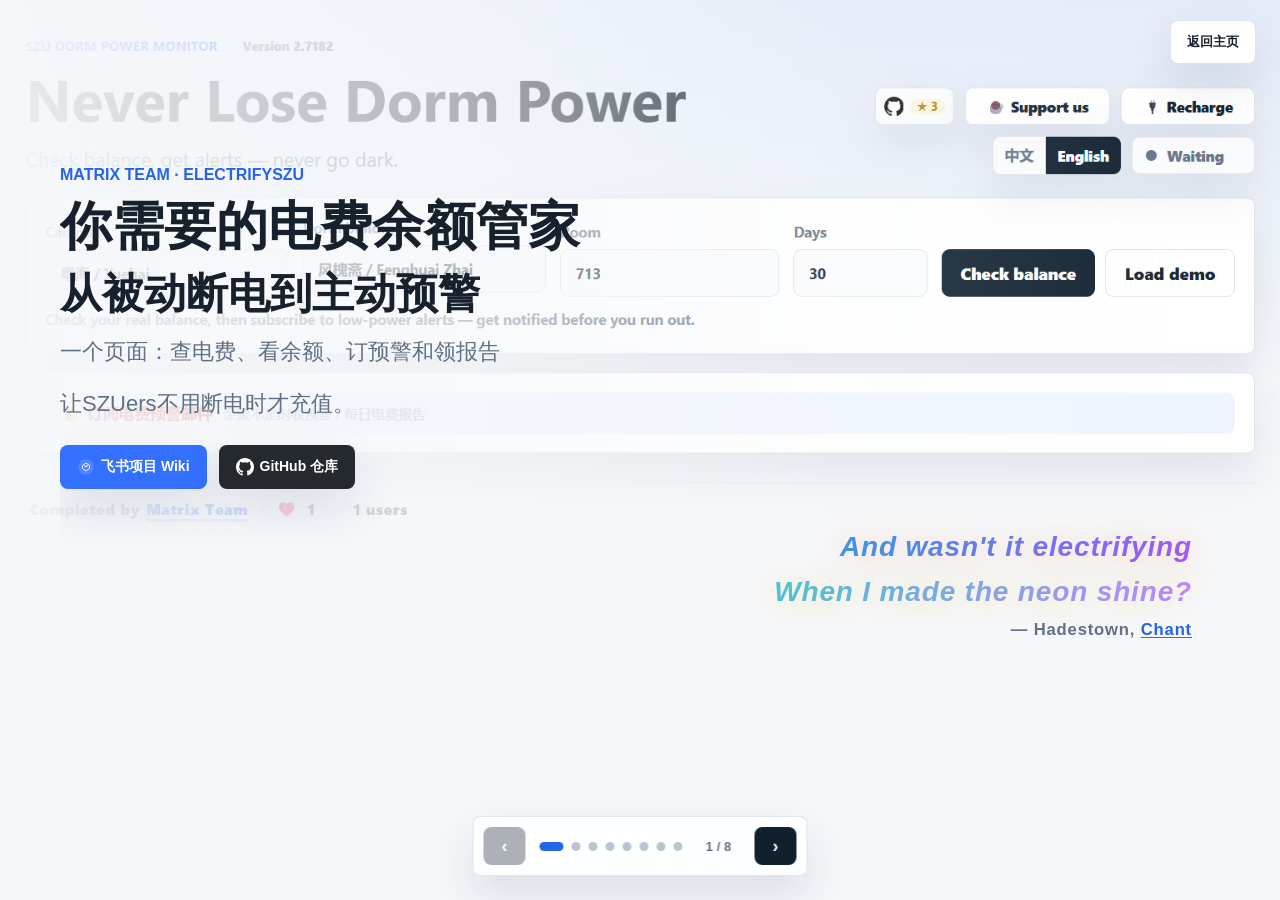
==== commit bcff14cd: "refactor: move SUBSCRIPTION_FLOW to docs/, update work-intro assets and styles" ====
--- a/web/work-intro.html
+++ b/web/work-intro.html
@@ -18,7 +18,7 @@
   </div>
     <main class="deck" aria-label="ElectrifySZU 工作介绍幻灯片">
       <div class="slides" id="slides">
-        <section class="slide" role="region" tabindex="-1" aria-labelledby="slide-1-title">
+        <section class="slide slide-cover" role="region" tabindex="-1" aria-labelledby="slide-1-title">
           <div class="slide-inner">
             <div class="slide-title">
               <p class="eyebrow">Matrix Team · ElectrifySZU</p>
@@ -26,9 +26,81 @@
               <h2>从被动断电到主动预警</h2>
               <p class="lead">一个页面：查电费、看余额、订预警和领报告</p><p class="lead">让SZUers不用断电时才充值。</p>
               <div class="actions">
-                <a class="link-button primary" href="https://my.feishu.cn/wiki/EuOXwd1Efi0uLCktmx7cIocynBb" target="_blank" rel="noreferrer">飞书项目 Wiki</a>
-                <a class="link-button" href="https://github.com/jinqKing/ElectrifySZU" target="_blank" rel="noreferrer">GitHub 仓库</a>
-              </div>
+                <a class="link-button btn-feishu" href="https://my.feishu.cn/wiki/EuOXwd1Efi0uLCktmx7cIocynBb" target="_blank" rel="noreferrer">
+                  <svg viewBox="0 0 28 28" width="18" height="18" fill="none" aria-hidden="true"><path d="M14 2C7.373 2 2 7.373 2 14s5.373 12 12 12 12-5.373 12-12S20.627 2 14 2z" fill="currentColor" opacity="0.15"/><path d="M8.5 11.5L14 8l5.5 3.5v5L14 20l-5.5-3.5v-5z" stroke="currentColor" stroke-width="1.4" stroke-linejoin="round"/><path d="M14 14.5l2.5-1.5v-2L14 12.5 11.5 11v2L14 14.5z" fill="currentColor"/></svg>
+                  飞书项目 Wiki
+                </a>
+                <a class="link-button btn-github" href="https://github.com/jinqKing/ElectrifySZU" target="_blank" rel="noreferrer">
+                  <svg viewBox="0 0 16 16" width="18" height="18" fill="currentColor" aria-hidden="true"><path d="M8 0C3.58 0 0 3.58 0 8c0 3.54 2.29 6.53 5.47 7.59.4.07.55-.17.55-.38 0-.19-.01-.82-.01-1.49-2.01.37-2.53-.49-2.69-.94-.09-.23-.48-.94-.82-1.13-.28-.15-.68-.52-.01-.53.63-.01 1.08.58 1.23.82.72 1.21 1.87.87 2.33.66.07-.52.28-.87.51-1.07-1.78-.2-3.64-.89-3.64-3.95 0-.87.31-1.59.82-2.15-.08-.2-.36-1.02.08-2.12 0 0 .67-.21 2.2.82a7.65 7.65 0 014.01 0c1.53-1.04 2.2-.82 2.2-.82.44 1.1.16 1.92.08 2.12.51.56.82 1.27.82 2.15 0 3.07-1.87 3.75-3.65 3.95.29.25.54.73.54 1.48 0 1.07-.01 1.93-.01 2.2 0 .21.15.46.55.38A8.01 8.01 0 0016 8c0-4.42-3.58-8-8-8z"/></svg>
+                  GitHub 仓库
+                </a>
+              </div>
+            </div>
+            <div class="dashboard-visual dashboard-shot" aria-hidden="true">
+              <img src="pic/dashboard-shot.png" alt="ElectrifySZU 仪表盘截图" />
+            </div>
+            <blockquote class="cover-quote" aria-hidden="true">
+              <p class="ql-1">And wasn't it electrifying</p>
+              <p class="ql-2">When I made the neon shine?</p>
+              <cite>— Hadestown, <a href="https://genius.com/Hadestown-original-broadway-company-chant-lyrics" target="_blank" rel="noreferrer">Chant</a></cite>
+            </blockquote>
+          </div>
+        </section>
+
+        <section class="slide" role="region" tabindex="-1" aria-labelledby="slide-2-title">
+          <div class="slide-inner">
+            <div class="slide-title">
+              <p class="eyebrow">痛点 · Problem</p>
+              <h2 id="slide-2-title">现状：三个系统、五个步骤、没有提醒——查个电费有多难？</h2>
+              <p class="lead">我们对深大同学做了调研，所有人都说了同一句话。<br/><em>“我们只会在停电时充电费，从来不知道还剩多少电费。”</em></p>
+              <blockquote class="alert-quote">⚡ 于是有一天，电费归零——就断电了。</blockquote>
+            </div>
+            <div class="fact-list">
+              <div class="fact">
+                <span class="icon blue">🧩</span>
+                <div>
+                  <strong>入口分散</strong>
+                  <p>企业微信小程序数据不及时；校园网页面古老；充值界面看不到余额，需多次跳转</p>
+                </div>
+              </div>
+              <div class="fact">
+                <span class="icon green">🔒</span>
+                <div>
+                  <strong>必须校园网</strong>
+                  <p>以上所有方式都只能在校园网环境使用——出了宿舍就查不了</p>
+                </div>
+              </div>
+              <div class="fact">
+                <span class="icon yellow">🔇</span>
+                <div>
+                  <strong>零提醒</strong>
+                  <p>没有余额提醒、没有用电分析、没有统一界面</p>
+                </div>
+              </div>
+              <div class="fact">
+                <span class="icon red">⚡</span>
+                <div>
+                  <strong>停电才知道</strong>
+                  <p>电费归零就直接断电，没有任何提前预警</p>
+                </div>
+              </div>
+            </div>
+          </div>
+        </section>
+
+        <!-- Slide 3 — 产品亮相 Solution -->
+        <section class="slide" role="region" tabindex="-1" aria-labelledby="slide-3-title">
+          <div class="slide-inner">
+            <div class="slide-title">
+              <p class="eyebrow">方案 · Solution</p>
+              <h2 id="slide-3-title">ElectrifySZU：一站式电费管家</h2>
+              <p class="lead">我们是开发者，我们也是每天被断电困扰的深大人。所以我们就自己做了这个工具。</p>
+              <p class="meta-text">💡 核心价值：订阅预警 —— 不只是一次性查询，而是持续守护</p>
+              <ul class="feature-ul">
+                <li>一个页面完成 校区选择 → 楼栋搜索 → 房间输入 → 一键查询</li>
+                <li>中英文双语切换，GitHub Pages 可直接预览演示数据</li>
+                <li>支持校园网真实查询 + 离线演示双模式</li>
+              </ul>
             </div>
             <div class="dashboard-visual" aria-hidden="true">
               <div class="mock-toolbar">
@@ -62,98 +134,11 @@
           </div>
         </section>
 
-        <section class="slide" role="region" tabindex="-1" aria-labelledby="slide-2-title">
-          <div class="slide-inner">
-            <div class="slide-title">
-              <p class="eyebrow">痛点 · Problem</p>
-              <h2 id="slide-2-title">现状：三个系统、五个步骤、没有提醒——查个电费有多难？</h2>
-              <p class="lead">我们对深大同学做了调研，所有人都说了同一句话。<br/><em>“我们只会在停电时充电费，从来不知道还剩多少电费。”</em></p>
-              <blockquote class="alert-quote">⚡ 于是有一天，电费归零——就断电了。</blockquote>
-            </div>
-            <div class="fact-list">
-              <div class="fact">
-                <span class="icon blue">🧩</span>
-                <div>
-                  <strong>入口分散</strong>
-                  <p>企业微信小程序数据不及时；校园网页面古老；充值界面看不到余额，需多次跳转</p>
-                </div>
-              </div>
-              <div class="fact">
-                <span class="icon green">🔒</span>
-                <div>
-                  <strong>必须校园网</strong>
-                  <p>以上所有方式都只能在校园网环境使用——出了宿舍就查不了</p>
-                </div>
-              </div>
-              <div class="fact">
-                <span class="icon yellow">🔇</span>
-                <div>
-                  <strong>零提醒</strong>
-                  <p>没有余额提醒、没有用电分析、没有统一界面</p>
-                </div>
-              </div>
-              <div class="fact">
-                <span class="icon red">⚡</span>
-                <div>
-                  <strong>停电才知道</strong>
-                  <p>电费归零就直接断电，没有任何提前预警</p>
-                </div>
-              </div>
-            </div>
-          </div>
-        </section>
-
-        <!-- Slide 3 — 产品亮相 Solution -->
-        <section class="slide" role="region" tabindex="-1" aria-labelledby="slide-3-title">
-          <div class="slide-inner">
-            <div class="slide-title">
-              <p class="eyebrow">方案 · Solution</p>
-              <h2 id="slide-3-title">ElectrifySZU：一站式电费管家</h2>
-              <p class="lead">我们是开发者，我们也是每天被断电困扰的深大人。所以我们就自己做了这个工具。</p>
-              <p class="meta-text">💡 核心价值：订阅预警 —— 不只是一次性查询，而是持续守护</p>
-              <ul class="feature-ul">
-                <li>一个页面完成 校区选择 → 楼栋搜索 → 房间输入 → 一键查询</li>
-                <li>中英文双语切换，GitHub Pages 可直接预览演示数据</li>
-                <li>支持校园网真实查询 + 离线演示双模式</li>
-              </ul>
-            </div>
-            <div class="dashboard-visual" aria-hidden="true">
-              <div class="mock-toolbar">
-                <span class="mock-input"></span>
-                <span class="mock-input"></span>
-                <span class="mock-button"></span>
-              </div>
-              <div class="mock-metrics">
-                <div class="mock-card dark">
-                  <span class="mock-label"></span>
-                  <span class="mock-value"></span>
-                </div>
-                <div class="mock-card">
-                  <span class="mock-label"></span>
-                  <span class="mock-value"></span>
-                </div>
-              </div>
-              <div class="mock-chart">
-                <div class="points"></div>
-                <div class="bars">
-                  <span class="bar" style="height: 36%"></span>
-                  <span class="bar" style="height: 55%"></span>
-                  <span class="bar" style="height: 42%"></span>
-                  <span class="bar" style="height: 68%"></span>
-                  <span class="bar" style="height: 58%"></span>
-                  <span class="bar" style="height: 76%"></span>
-                  <span class="bar" style="height: 48%"></span>
-                </div>
-              </div>
-            </div>
-          </div>
-        </section>
-
         <!-- Slide 4 — 架构 Architecture -->
         <section class="slide" role="region" tabindex="-1" aria-labelledby="slide-4-title">
           <div class="slide-inner">
             <div class="slide-title">
-              <p class="eyebrow">Architecture</p>
+              <p class="eyebrow">架构 · Architecture</p>
               <h2 id="slide-4-title">静态页面负责体验，本地后端代理校园网查询</h2>
               <p class="lead">GitHub Pages 部署公开演示页；真实查询时运行本地服务，后端代理访问校园电费系统，前端只消费统一 JSON API。</p>
               <p class="meta-text-sm">Python (uv) + 原生 HTML/CSS/JS + CSV 存储 + SMTP 邮件</p>
@@ -182,9 +167,10 @@
         <section class="slide" role="region" tabindex="-1" aria-labelledby="slide-5-title">
           <div class="slide-inner">
             <div class="slide-title">
-              <p class="eyebrow">Features</p>
+              <p class="eyebrow">功能 · Features</p>
               <h2 id="slide-5-title">从查询到预警，完整闭环</h2>
               <p class="lead">每个特性都对应一个真实痛点，且经过多轮打磨。</p>
+              <p class="meta-text">⚡ 查得到 · 看得懂 · 守得住 —— 三大维度覆盖全流程</p>
             </div>
             <div class="capability-list">
               <div class="fact">
@@ -229,7 +215,7 @@
         <section class="slide" role="region" tabindex="-1" aria-labelledby="slide-6-title">
           <div class="slide-inner">
             <div class="slide-title">
-              <p class="eyebrow">Killer Feature</p>
+              <p class="eyebrow">核心功能 · Killer Feature</p>
               <h2 id="slide-6-title">从“想起来了才查”变成“系统替你照看”</h2>
               <p class="lead">这是 ElectrifySZU 最区别于其他查询工具的能力——不是一次性查询，而是持续守护。</p>
               <ul class="killer-feature-ul">
@@ -271,35 +257,43 @@
 
 
 
-                <!-- Slide 8 — 未来规划 + 支持 -->
-        <section class="slide" role="region" tabindex="-1" aria-labelledby="slide-8-title">
-          <div class="slide-inner">
-            <div class="slide-title">
-              <p class="eyebrow">What's Next</p>
-              <h2 id="slide-8-title">项目不会止步于此</h2>
+        <!-- Slide 7 — 未来规划 -->
+        <section class="slide" role="region" tabindex="-1" aria-labelledby="slide-7-title">
+          <div class="slide-inner">
+            <div class="slide-title">
+              <p class="eyebrow">未来规划 · What's Next</p>
+              <h2 id="slide-7-title">项目不会止步于此</h2>
               <p class="lead">已有 branch 在并行开发中。</p>
               <ul class="future-ul">
                 <li><strong>① 丽湖新 4 间宿舍</strong> — <code>codex/dlc-lihu</code> branch 已建，争取上线（独立电费系统）</li>
                 <li><strong>② CSV → SQLite</strong> — 订阅量增长后数据可靠性升级</li>
                 <li><strong>③ 排行榜</strong> — 告诉同学自己在整栋楼的用电排名，引导节约能源</li>
               </ul>
-              <hr class="section-divider">
-              <p class="eyebrow support-eyebrow">Support</p>
-              <h2>你的支持会变成更稳定的服务和更少的断电焦虑</h2>
+            </div>
+            <div class="support-visual">
+              <div class="mini-stat-grid" aria-hidden="true">
+                <div class="mini-stat"><strong>Web</strong><span>静态仪表盘</span></div>
+                <div class="mini-stat"><strong>API</strong><span>本地代理服务</span></div>
+                <div class="mini-stat"><strong>Mail</strong><span>双类型邮件订阅</span></div>
+              </div>
+            </div>
+          </div>
+        </section>
+
+        <!-- Slide 8 — 支持 -->
+        <section class="slide" role="region" tabindex="-1" aria-labelledby="slide-8-title">
+          <div class="slide-inner">
+            <div class="slide-title">
+              <p class="eyebrow support-eyebrow">支持 · Support</p>
+              <h2 id="slide-8-title">你的支持会变成更稳定的服务和更少的断电焦虑</h2>
               <div class="actions">
-                <a class="link-button primary" href="https://my.feishu.cn/wiki/EuOXwd1Efi0uLCktmx7cIocynBb" target="_blank" rel="noreferrer">打开飞书 Wiki</a>
-                <a class="link-button" href="index.html">回到电费仪表盘</a>
+                <button class="link-button btn-sponsor" id="sponsorButton" type="button" aria-haspopup="dialog" aria-expanded="false" aria-controls="supportDialog">赞助我们</button>
               </div>
             </div>
             <div class="support-visual">
               <div class="wiki-box">
                 <strong>项目资料入口</strong>
                 <p>飞书 Wiki 记录项目背景、实现方案、协作资料和后续计划，适合比赛介绍或团队交接。</p>
-              </div>
-              <div class="mini-stat-grid" aria-hidden="true">
-                <div class="mini-stat"><strong>Web</strong><span>静态仪表盘</span></div>
-                <div class="mini-stat"><strong>API</strong><span>本地代理服务</span></div>
-                <div class="mini-stat"><strong>Mail</strong><span>双类型邮件订阅</span></div>
               </div>
             </div>
           </div>
@@ -320,5 +314,41 @@
         </div>
       </div>
     </main>
+
+    <div class="support-modal" id="supportModal" hidden>
+      <div class="support-backdrop" data-support-close></div>
+      <section
+        class="support-dialog"
+        id="supportDialog"
+        role="dialog"
+        aria-modal="true"
+        aria-labelledby="supportTitle"
+        aria-describedby="supportDescription"
+        tabindex="-1"
+      >
+        <button class="support-close" id="supportClose" type="button" aria-label="关闭赞助弹窗">×</button>
+        <div class="support-copy">
+          <p class="support-eyebrow">赞助我们</p>
+          <h2 id="supportTitle">请我们喝杯咖啡</h2>
+          <p id="supportDescription">感谢每一份支持，它会帮助我们持续维护服务、补充功能和优化体验。</p>
+          <p class="support-work-link">
+            <span>想先了解我们做了什么？</span>
+            <a href="index.html" target="_blank" rel="noreferrer">回到电费仪表盘</a>
+          </p>
+        </div>
+        <div class="support-qrcodes">
+          <figure class="support-card">
+            <img src="pic/qrcode/wxvu.png" alt="微信赞赏码" loading="lazy" />
+            <figcaption>微信支付</figcaption>
+          </figure>
+          <figure class="support-card">
+            <img src="pic/qrcode/alipayvu.png" alt="支付宝收款码" loading="lazy" />
+            <figcaption>支付宝</figcaption>
+          </figure>
+        </div>
+        <p class="support-thanks">谢谢你愿意支持这个小项目，愿它继续帮更多同学少一点断电焦虑。</p>
+      </section>
+    </div>
+
   </body>
 </html>
--- a/web/work-intro.css
+++ b/web/work-intro.css
@@ -106,7 +106,7 @@
 .eyebrow {
   margin: 0;
   color: var(--blue);
-  font-size: 13px;
+  font-size: 16px;
   font-weight: 900;
   letter-spacing: 0;
   text-transform: uppercase;
@@ -231,6 +231,134 @@
   color: #fff;
 }
 
+.btn-feishu {
+  border-color: transparent !important;
+  background: #3370ff !important;
+  color: #fff !important;
+  gap: 6px;
+}
+
+.btn-feishu:hover,
+.btn-feishu:focus-visible {
+  background: #295fdb !important;
+  color: #fff !important;
+}
+
+.btn-github {
+  border-color: transparent !important;
+  background: #24292e !important;
+  color: #fff !important;
+  gap: 6px;
+}
+
+.btn-github:hover,
+.btn-github:focus-visible {
+  background: #1b1f23 !important;
+  color: #fff !important;
+}
+
+.support-modal[hidden] { display: none; }
+.support-modal {
+  position: fixed;
+  inset: 0;
+  z-index: 80;
+}
+.support-backdrop {
+  position: absolute;
+  inset: 0;
+  background: rgba(16, 32, 47, 0.58);
+  backdrop-filter: blur(8px);
+}
+.support-dialog {
+  position: relative;
+  z-index: 1;
+  width: min(680px, calc(100% - 24px));
+  margin: min(8vh, 56px) auto;
+  max-height: calc(100vh - 36px);
+  padding: 24px;
+  overflow-y: auto;
+  border: 1px solid rgba(220, 227, 234, 0.92);
+  border-radius: 20px;
+  background:
+    radial-gradient(circle at top left, rgba(37, 99, 235, 0.12), transparent 34%),
+    linear-gradient(180deg, rgba(255, 255, 255, 0.98), rgba(247, 250, 255, 0.98));
+  box-shadow: 0 30px 70px rgba(16, 32, 47, 0.28);
+}
+.support-close {
+  position: absolute;
+  top: 14px;
+  right: 14px;
+  min-height: 40px;
+  width: 40px;
+  padding: 0;
+  border: 1px solid var(--line);
+  border-radius: 999px;
+  background: rgba(255, 255, 255, 0.92);
+  color: var(--muted);
+  font-size: 24px;
+  line-height: 1;
+  cursor: pointer;
+}
+.support-copy { padding-right: 36px; }
+.support-copy h2 { font-size: clamp(28px, 4vw, 36px); line-height: 1.1; }
+.support-copy p { margin: 12px 0 0; color: var(--muted); font-size: 15px; line-height: 1.7; }
+.support-work-link { display: flex; flex-wrap: wrap; gap: 6px; align-items: baseline; }
+.support-work-link a { color: var(--blue); font-weight: 900; text-decoration: underline; text-underline-offset: 4px; }
+.support-qrcodes {
+  display: grid;
+  grid-template-columns: repeat(2, minmax(0, 1fr));
+  gap: 16px;
+  margin-top: 22px;
+}
+.support-card {
+  margin: 0;
+  padding: 16px;
+  border: 1px solid rgba(220, 227, 234, 0.92);
+  border-radius: 16px;
+  background: rgba(255, 255, 255, 0.9);
+  text-align: center;
+}
+.support-card img {
+  display: block;
+  width: min(100%, 230px);
+  margin: 0 auto;
+  border-radius: 14px;
+  box-shadow: 0 14px 30px rgba(24, 39, 75, 0.12);
+}
+.support-card figcaption {
+  margin-top: 12px;
+  color: var(--ink);
+  font-size: 14px;
+  font-weight: 800;
+}
+.support-thanks {
+  margin: 18px 0 0;
+  color: #415067;
+  font-size: 14px;
+  font-weight: 700;
+  line-height: 1.7;
+}
+
+.btn-sponsor {
+  min-height: 40px;
+  min-height: 40px;
+  padding: 0 20px;
+  border-radius: 8px;
+  background: rgba(255, 255, 255, 0.92);
+  box-shadow: var(--shadow);
+  font-size: 15px;
+  font-weight: 800;
+  border: 1px solid var(--line);
+  color: var(--ink);
+  gap: 6px;
+}
+
+.btn-sponsor:hover,
+.btn-sponsor:focus-visible {
+  border-color: rgba(37, 99, 235, 0.35);
+  transform: translateY(-1px);
+}
+
 .link-button:hover,
 .link-button:focus-visible {
   border-color: rgba(37, 99, 235, 0.38);
@@ -263,6 +391,111 @@
   display: grid;
   gap: var(--space-sm);
   padding: var(--space-md);
+}
+
+
+
+.slide-cover {
+  position: relative;
+  background: url('pic/dashboard-shot.png') no-repeat center center;
+  background-size: cover;
+}
+
+.slide-cover::before {
+  content: '';
+  position: absolute;
+  inset: 0;
+  background: linear-gradient(
+    90deg,
+    rgba(245, 247, 250, 0.95) 0%,
+    rgba(245, 247, 250, 0.7) 35%,
+    rgba(245, 247, 250, 0.15) 65%,
+    rgba(245, 247, 250, 0) 100%
+  );
+  z-index: 1;
+}
+
+.slide-cover .slide-inner {
+  position: relative;
+  z-index: 2;
+}
+
+.slide-cover .dashboard-visual {
+  display: none;
+}
+
+.cover-quote {
+  grid-column: 1 / -1;
+  align-self: end;
+  margin: 0 0 36px;
+  padding: 0 28px;
+  text-align: right;
+  position: relative;
+  z-index: 2;
+}
+
+.cover-quote p {
+  margin: 0;
+  font-size: clamp(18px, 2.2vw, 28px);
+  font-style: italic;
+  font-weight: 800;
+  line-height: 1.6;
+  white-space: nowrap;
+  letter-spacing: 0.03em;
+}
+
+.ql-1 {
+  background: linear-gradient(135deg, #f97316, #06b6d4, #a855f7);
+  -webkit-background-clip: text;
+  background-clip: text;
+  -webkit-text-fill-color: transparent;
+  filter: drop-shadow(0 2px 16px rgba(249, 115, 22, 0.35));
+}
+
+.ql-2 {
+  background: linear-gradient(135deg, #eab308, #2dd4bf, #c084fc);
+  -webkit-background-clip: text;
+  background-clip: text;
+  -webkit-text-fill-color: transparent;
+  filter: drop-shadow(0 2px 16px rgba(234, 179, 8, 0.35));
+}
+
+.cover-quote cite {
+  display: block;
+  margin-top: 6px;
+  font-size: clamp(13px, 1.3vw, 17px);
+  font-style: normal;
+  font-weight: 700;
+  color: var(--muted);
+  text-shadow: 0 1px 6px rgba(255,255,255,0.4);
+  letter-spacing: 0.05em;
+}
+
+.cover-quote cite a {
+  color: var(--blue);
+  text-decoration: underline;
+  text-underline-offset: 2px;
+  transition: color 0.2s;
+}
+
+.cover-quote cite a:hover {
+  color: #1a4fbe;
+}
+
+.dashboard-shot {
+  overflow: hidden;
+  padding: 0;
+  background: var(--bg);
+}
+
+.dashboard-shot img {
+  display: block;
+  width: 100%;
+  height: auto;
+  object-fit: contain;
+  transform: scale(1.6);
+  transform-origin: center top;
+  border-radius: 0;
 }
 
 .mock-toolbar,
@@ -686,11 +919,19 @@
   height: 9px;
   border-radius: var(--radius-full);
   background: #b8c4d2;
+  cursor: pointer;
+  transition: background var(--dur-fast) ease, transform var(--dur-fast) ease;
+}
+
+.dot:hover {
+  background: var(--blue);
+  transform: scale(1.3);
 }
 
 .dot.active {
   width: 24px;
   background: var(--blue);
+  cursor: default;
 }
 
 .counter {
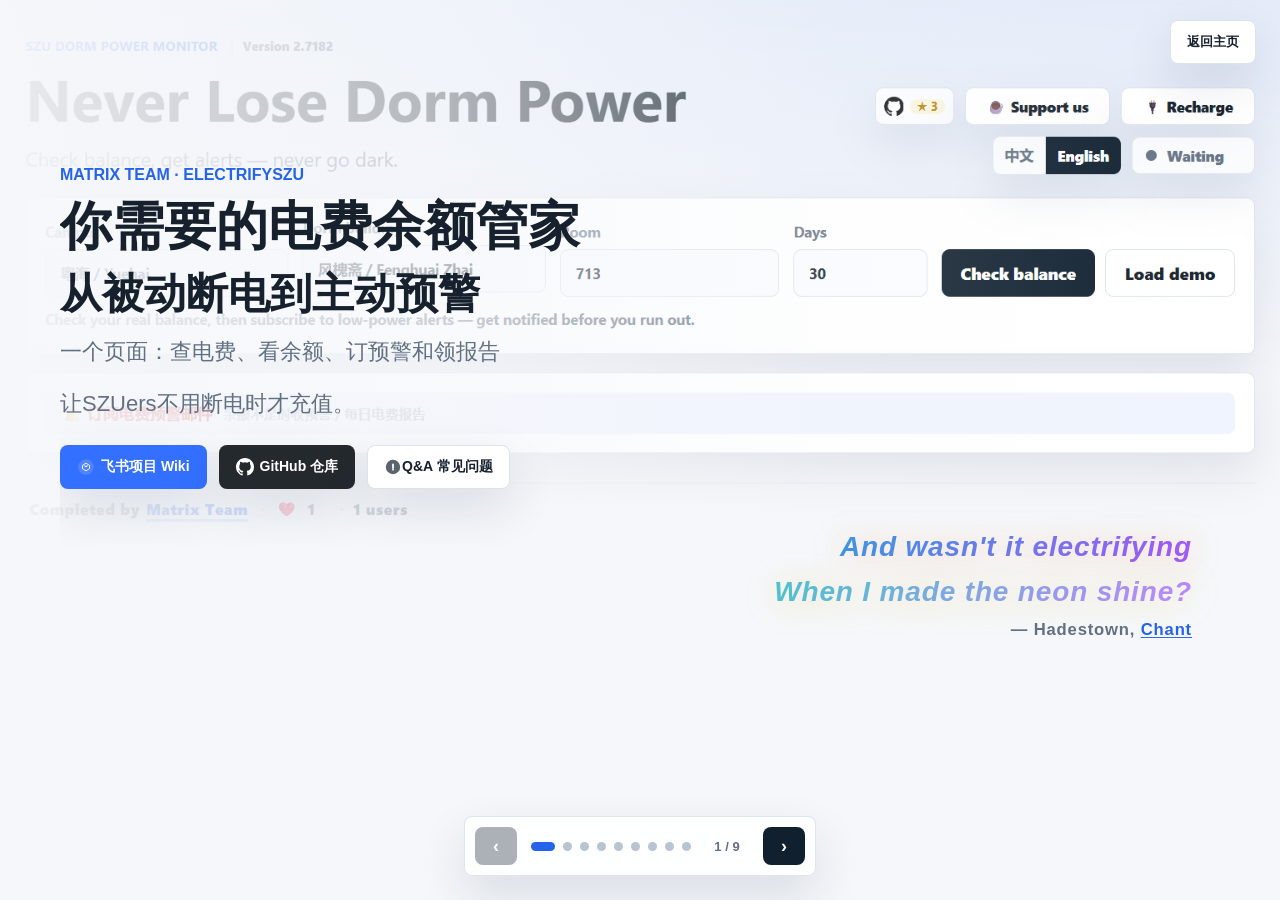
==== commit 0f7a8c5d: "feat: Slide 9 Q&A + 版本介绍 + 可折叠 Changelog - 新增 Slide 9 (version & story Q&A + changelog) - 封面新增 Q&A 常" ====
--- a/web/work-intro.html
+++ b/web/work-intro.html
@@ -7,6 +7,13 @@
     <meta property="og:type" content="website" />
     <meta property="og:title" content="Matrix 团队 | ElectrifySZU 工作介绍" />
     <meta property="og:description" content="从被动断电到主动预警，Matrix 团队的电费余额管家解决方案。" />
+    <meta property="og:image" content="https://electrifyszu.app/pic/og-image.png" />
+    <meta property="og:image:width" content="600" />
+    <meta property="og:image:height" content="315" />
+    <meta property="og:url" content="https://electrifyszu.app/work-intro.html" />
+    <link rel="icon" type="image/png" sizes="32x32" href="pic/favicon-32.png" />
+    <link rel="icon" type="image/png" sizes="16x16" href="pic/favicon-16.png" />
+    <link rel="apple-touch-icon" sizes="180x180" href="pic/favicon-180.png" />
     <title>Matrix 团队 | ElectrifySZU 工作介绍</title>
     <link rel="stylesheet" href="work-intro.css" />
     <script src="work-intro.js" defer></script>
@@ -34,6 +41,10 @@
                   <svg viewBox="0 0 16 16" width="18" height="18" fill="currentColor" aria-hidden="true"><path d="M8 0C3.58 0 0 3.58 0 8c0 3.54 2.29 6.53 5.47 7.59.4.07.55-.17.55-.38 0-.19-.01-.82-.01-1.49-2.01.37-2.53-.49-2.69-.94-.09-.23-.48-.94-.82-1.13-.28-.15-.68-.52-.01-.53.63-.01 1.08.58 1.23.82.72 1.21 1.87.87 2.33.66.07-.52.28-.87.51-1.07-1.78-.2-3.64-.89-3.64-3.95 0-.87.31-1.59.82-2.15-.08-.2-.36-1.02.08-2.12 0 0 .67-.21 2.2.82a7.65 7.65 0 014.01 0c1.53-1.04 2.2-.82 2.2-.82.44 1.1.16 1.92.08 2.12.51.56.82 1.27.82 2.15 0 3.07-1.87 3.75-3.65 3.95.29.25.54.73.54 1.48 0 1.07-.01 1.93-.01 2.2 0 .21.15.46.55.38A8.01 8.01 0 0016 8c0-4.42-3.58-8-8-8z"/></svg>
                   GitHub 仓库
                 </a>
+                <a class="link-button btn-qa" href="work-intro.html#9">
+                  <svg viewBox="0 0 20 20" width="18" height="18" fill="currentColor" aria-hidden="true"><path d="M10 2a8 8 0 1 0 0 16 8 8 0 0 0 0-16zM9 7a1 1 0 1 1 2 0v4a1 1 0 1 1-2 0V7zm1 7a1 1 0 1 1 0-2 1 1 0 0 1 0 2z" opacity="0.7"/></svg>
+                  Q&amp;A 常见问题
+                </a>
               </div>
             </div>
             <div class="dashboard-visual dashboard-shot" aria-hidden="true">
@@ -294,6 +305,208 @@
               <div class="wiki-box">
                 <strong>项目资料入口</strong>
                 <p>飞书 Wiki 记录项目背景、实现方案、协作资料和后续计划，适合比赛介绍或团队交接。</p>
+              </div>
+            </div>
+          </div>
+        </section>
+
+        <!-- Slide 9 — 版本 & 故事 Q&A + 更新日志 -->
+        <section class="slide" role="region" tabindex="-1" aria-labelledby="slide-9-title">
+          <div class="slide-inner slide-qa-inner">
+            <!-- Left: Q&A -->
+            <div class="slide-title qa-column">
+              <p class="eyebrow">版本 & 故事 · Version & Story</p>
+              <h2 id="slide-9-title">关于这个项目的一些问答</h2>
+
+              <div class="qa-list">
+
+                <div class="qa-card">
+                  <div class="qa-q">
+                    <span class="qa-num">01</span>
+                    <span>版本号是什么意思？</span>
+                  </div>
+                  <div class="qa-a">
+                    版本号是自然常数 <span class="math-e">e = 2.7182818…</span> 的逐位截断，每发布一版往后取一位，收敛于 <em>e</em> 
+                    <!-- <code>2.7</code> → <code>2.71</code> → <code>2.718</code> → <code>2.7182</code> → <code>2.71828</code> → <code>2.718281</code> → …<br /> -->
+                    向 LaTeX 致敬——LaTeX 版本号收敛于 π，ElectrifySZU 收敛于 <em>e</em>。<br />
+                    寓意「不断电」无限进步。
+                  </div>
+                </div>
+
+                <div class="qa-card">
+                  <div class="qa-q">
+                    <span class="qa-num">02</span>
+                    <span>项目名 ElectrifySZU 的启发？</span>
+                  </div>
+                  <div class="qa-a">
+                    项目名来自音乐剧 <cite>Hadestown</cite> 的歌曲 <cite>Chant</cite> ：
+                    <blockquote class="qa-quote">
+                      “And wasn‘t it electrifying<br />
+                      When I made the neon shine?”
+                    </blockquote>
+                    Electrify，霓虹闪耀，我们要<strong>点亮深大</strong> <small>（环保前提下）</small><br />
+                    让同学们不再因为不知道余额而陷入黑暗。
+                  </div>
+                </div>
+
+                <div class="qa-card">
+                  <div class="qa-q">
+                    <span class="qa-num">03</span>
+                    <span>为什么做 ElectrifySZU 这个项目？</span>
+                  </div>
+                  <div class="qa-a">
+                    开发团队一人有 NAS，一人有台式机。每个宿舍都用空调、都会开灯。<br />
+                    <strong>没人希望黑暗突然降临。</strong> 这是一个切实的痛点，所以自己动手做了这个工具。
+                    我们是开发者，我们也是用户。
+                  </div>
+                </div>
+
+                <div class="qa-card">
+                  <div class="qa-q">
+                    <span class="qa-num">04</span>
+                    <span>开发说明</span>
+                  </div>
+                  <div class="qa-a">
+                    本项目仅是对校园网公开查询接口的自动化封装。<br />
+                    所有操作仅是代替用户在校园网环境下发起请求，<br />
+                    调用的是宿舍电费系统系校园网公开的查询端点，<br />
+                    不涉及任何数据篡改、入侵、未授权访问或逆向工程。
+                    <br /><br />
+                    项目代码完全开源（MIT 许可证），可审计、验证、自行部署。<br />
+                    我们既不存储用户密码，也不收集任何个人身份信息，
+                    订阅邮箱服务仅用于发送预警及其它通知，可随时退订。
+                  </div>
+                </div>
+
+              </div>
+            </div>
+
+            <!-- Right: Changelog -->
+            <div class="changelog-column">
+              <p class="changelog-heading">
+                <span class="changelog-icon">📋</span>
+                更新日志
+              </p>
+
+              <div class="changelog-list">
+
+                <details class="cl-entry" open>
+                  <summary class="cl-summary">
+                    <span class="cl-version">2.71828</span>
+                    <span class="cl-date">2026-05-27</span>
+                    <span class="cl-tags">
+                      <span class="cl-tag tag-rearch">重构</span>
+                      <span class="cl-tag tag-feat">丽湖</span>
+                      <span class="cl-tag tag-docs">文档</span>
+                    </span>
+                  </summary>
+                  <div class="cl-body">
+                    <p class="cl-highlight">架构重构、SQLite 迁移、双服务器部署模型、丽湖公寓模块、完整文档套件。</p>
+                    <ul>
+                      <li>✨ 丽湖公寓电费模块：6 栋楼完整集成</li>
+                      <li>✨ 楼内用电排行榜</li>
+                      <li>✨ 6 份新文档（API、架构、部署、安全、排障、开发者指南）</li>
+                      <li>🔧 单体 server.py 拆解为 router + handler 架构</li>
+                      <li>🔧 JSON 点赞 → SQLite 迁移</li>
+                      <li>🐛 修复 chart 首日用电为 0、并发查询竞态、CSS 注释语法等</li>
+                    </ul>
+                  </div>
+                </details>
+
+                <details class="cl-entry">
+                  <summary class="cl-summary">
+                    <span class="cl-version">2.7182</span>
+                    <span class="cl-date">2026-05-25</span>
+                    <span class="cl-tags">
+                      <span class="cl-tag tag-feat">前端</span>
+                      <span class="cl-tag tag-rearch">模块化</span>
+                    </span>
+                  </summary>
+                  <div class="cl-body">
+                    <p class="cl-highlight">在线发布！前端模块化重构、订阅面板重设计、演示数据多场景轮换。</p>
+                    <ul>
+                      <li>✨ 上线公网访问</li>
+                      <li>✨ app.js 拆解为 ES Modules</li>
+                      <li>✨ 图表懒加载、楼栋数据 localStorage 缓存</li>
+                      <li>🐛 修复 chart 工具提示裁剪、轴溢出、渲染闪烁</li>
+                    </ul>
+                  </div>
+                </details>
+
+                <details class="cl-entry">
+                  <summary class="cl-summary">
+                    <span class="cl-version">2.718</span>
+                    <span class="cl-date">2026-05-22</span>
+                    <span class="cl-tags">
+                      <span class="cl-tag tag-shield">安全</span>
+                      <span class="cl-tag tag-feat">CI</span>
+                    </span>
+                  </summary>
+                  <div class="cl-body">
+                    <p class="cl-highlight">API 安全加固、CI 测试集成、功能按钮与计数器、8 页工作介绍幻灯片。</p>
+                    <ul>
+                      <li>🔒 强化 API 请求边界、CSRF 保护、管理端点认证</li>
+                      <li>✨ /api/health、/api/version、/api/stats 端点</li>
+                      <li>✨ GitHub Actions CI 工作流</li>
+                      <li>✨ 点赞功能（每个用户去重）</li>
+                    </ul>
+                  </div>
+                </details>
+
+                <details class="cl-entry">
+                  <summary class="cl-summary">
+                    <span class="cl-version">2.71</span>
+                    <span class="cl-date">2026-05-21</span>
+                    <span class="cl-tags">
+                      <span class="cl-tag tag-feat">UI</span>
+                    </span>
+                  </summary>
+                  <div class="cl-body">
+                    <p class="cl-highlight">品牌元素强化、交互打磨、i18n 提取、Euler 版本序列第三版。</p>
+                    <ul>
+                      <li>✨ GitHub 仓库图标链接 / 版本号展示</li>
+                      <li>✨ 指标卡片点击切换单位 + 动画</li>
+                      <li>✨ 邮件后缀自动补全提示</li>
+                      <li>🔧 i18n 文案集中管理</li>
+                    </ul>
+                  </div>
+                </details>
+
+                <details class="cl-entry">
+                  <summary class="cl-summary">
+                    <span class="cl-version">2.7</span>
+                    <span class="cl-date">2026-05-20</span>
+                    <span class="cl-tags">
+                      <span class="cl-tag tag-rearch">改名</span>
+                    </span>
+                  </summary>
+                  <div class="cl-body">
+                    <ul>
+                      <li>🔧 切换到 Euler 版本序列（向 e 收敛）</li>
+                      <li>🔧 版本标签集中管理</li>
+                      <li>📄 GitHub Pages 预览模式说明</li>
+                    </ul>
+                  </div>
+                </details>
+
+                <details class="cl-entry">
+                  <summary class="cl-summary">
+                    <span class="cl-version">0.1.0</span>
+                    <span class="cl-date">2026-05-20</span>
+                    <span class="cl-tags">
+                      <span class="cl-tag tag-feat">初版</span>
+                    </span>
+                  </summary>
+                  <div class="cl-body">
+                    <ul>
+                      <li>✨ uv 管理 Python 项目初始化</li>
+                      <li>✨ 静态仪表盘 MVP + 本地 API 代理</li>
+                      <li>✨ 演示数据离线预览支持</li>
+                      <li>📄 MIT 许可证 / 项目文档</li>
+                    </ul>
+                  </div>
+                </details>
+
               </div>
             </div>
           </div>
@@ -350,5 +563,14 @@
       </section>
     </div>
 
+    <!-- Lightbox for QR code images -->
+    <div class="lightbox-overlay" id="lightboxOverlay" hidden>
+      <div class="lightbox-container">
+        <button class="lightbox-close" id="lightboxClose" type="button" aria-label="关闭">×</button>
+        <img class="lightbox-image" id="lightboxImage" src="" alt="" draggable="false" />
+        <button class="lightbox-download" id="lightboxDownload" type="button">保存图片</button>
+      </div>
+    </div>
+
   </body>
 </html>
--- a/web/work-intro.css
+++ b/web/work-intro.css
@@ -324,7 +324,15 @@
   margin: 0 auto;
   border-radius: 14px;
   box-shadow: 0 14px 30px rgba(24, 39, 75, 0.12);
-}
+  cursor: pointer;
+  transition: transform 0.2s;
+}
+
+.support-card img:hover,
+.support-card img:focus-visible {
+  transform: scale(1.03);
+}
+
 .support-card figcaption {
   margin-top: 12px;
   color: var(--ink);
@@ -440,7 +448,8 @@
   font-style: italic;
   font-weight: 800;
   line-height: 1.6;
-  white-space: nowrap;
+  white-space: normal;
+  text-wrap: balance;
   letter-spacing: 0.03em;
 }
 
@@ -1006,6 +1015,52 @@
   cursor: pointer;
 }
 
+/* 移动端旋转提示 → 底部横幅 */
+@media (max-width: 860px) {
+  .rotate-hint {
+    inset: auto;
+    bottom: 80px;
+    left: 50%;
+    transform: translateX(-50%);
+    width: auto;
+    max-width: calc(100% - 32px);
+    padding: 12px 18px;
+    border-radius: 14px;
+    background: rgba(22, 33, 45, 0.94);
+    backdrop-filter: blur(14px);
+    -webkit-backdrop-filter: blur(14px);
+  }
+  .rotate-hint-inner {
+    display: flex;
+    align-items: center;
+    gap: 12px;
+    text-align: left;
+    color: #fff;
+  }
+  .rotate-icon {
+    font-size: 22px;
+    animation: hint-rotate 2s ease-in-out infinite;
+  }
+  .rotate-hint-inner p {
+    margin: 0;
+    font-size: 14px;
+    font-weight: 600;
+    white-space: nowrap;
+  }
+  .rotate-hint-inner .link-button {
+    margin: 0;
+    padding: 6px 14px;
+    font-size: 12px;
+    min-height: 34px;
+    background: #fff;
+    color: var(--dark);
+    border-color: transparent;
+    border-radius: 8px;
+    cursor: pointer;
+    white-space: nowrap;
+  }
+}
+
 /* ===== Tablet portrait ≤1024px ===== */
 @media (max-width: 1024px) {
   .slide-inner {
@@ -1061,6 +1116,7 @@
     gap: 16px;
     overflow-y: auto;
     -webkit-overflow-scrolling: touch;
+    align-content: start;
   }
 
   .slide-inner > *:last-child {
@@ -1078,11 +1134,8 @@
     font-size: 12px;
   }
 
-  /* 只在触屏设备上显示横屏按钮 */
-  @media (pointer: coarse) {
-    #landscapeToggle {
-      display: inline-flex;
-    }
+  #landscapeToggle {
+    display: inline-flex;
   }
 
   h1 {
@@ -1178,8 +1231,8 @@
   }
 
   .nav button {
-    min-width: 36px;
-    min-height: 32px;
+    min-width: 44px;
+    min-height: 44px;
     font-size: 16px;
   }
 
@@ -1190,10 +1243,25 @@
   .dot {
     width: 8px;
     height: 8px;
+    position: relative;
+  }
+  .dot::after {
+    content: '';
+    position: absolute;
+    inset: -12px;
+    border-radius: 50%;
   }
 
   .dot.active {
     width: 20px;
+  }
+
+  /* 移动端封面去掉大图背景，节省流量 */
+  .slide-cover {
+    background: linear-gradient(180deg, rgba(37, 99, 235, 0.09), transparent 340px),
+                linear-gradient(90deg, rgba(15, 159, 110, 0.06), transparent 48%),
+                var(--bg);
+    background-size: auto;
   }
 }
 
@@ -1273,3 +1341,89 @@
     height: 90px;
   }
 }
+
+/* == Lightbox (copied from styles.css for work-intro standalone) == */
+.lightbox-overlay[hidden] {
+  display: none;
+}
+
+.lightbox-overlay {
+  position: fixed;
+  inset: 0;
+  z-index: 9000;
+  display: flex;
+  align-items: center;
+  justify-content: center;
+  background: rgba(0, 0, 0, 0.85);
+  animation: lbFadeIn 0.2s ease;
+}
+
+.lightbox-container {
+  position: relative;
+  max-width: 90vw;
+  max-height: 90vh;
+  display: flex;
+  flex-direction: column;
+  align-items: center;
+  gap: 16px;
+}
+
+.lightbox-image {
+  max-width: 100%;
+  max-height: 70vh;
+  object-fit: contain;
+  border-radius: 12px;
+  box-shadow: 0 20px 60px rgba(0, 0, 0, 0.4);
+}
+
+.lightbox-close {
+  position: absolute;
+  top: -44px;
+  right: 0;
+  background: transparent;
+  border: none;
+  color: #fff;
+  font-size: 32px;
+  cursor: pointer;
+  opacity: 0.8;
+  transition: opacity 0.2s;
+}
+
+.lightbox-close:hover,
+.lightbox-close:focus-visible {
+  opacity: 1;
+}
+
+.lightbox-download {
+  display: inline-flex;
+  align-items: center;
+  gap: 6px;
+  padding: 10px 24px;
+  border: 1px solid rgba(255, 255, 255, 0.35);
+  border-radius: 10px;
+  background: transparent;
+  color: #fff;
+  font-size: 15px;
+  font-weight: 700;
+  cursor: pointer;
+  transition: background 0.2s, border-color 0.2s;
+}
+
+.lightbox-download:hover,
+.lightbox-download:focus-visible {
+  background: rgba(255, 255, 255, 0.12);
+  border-color: rgba(255, 255, 255, 0.6);
+}
+
+@media (max-width: 640px) {
+  .lightbox-close {
+    top: -40px;
+    right: -4px;
+    font-size: 28px;
+  }
+}
+
+@keyframes lbFadeIn {
+  from { opacity: 0; }
+  to { opacity: 1; }
+}
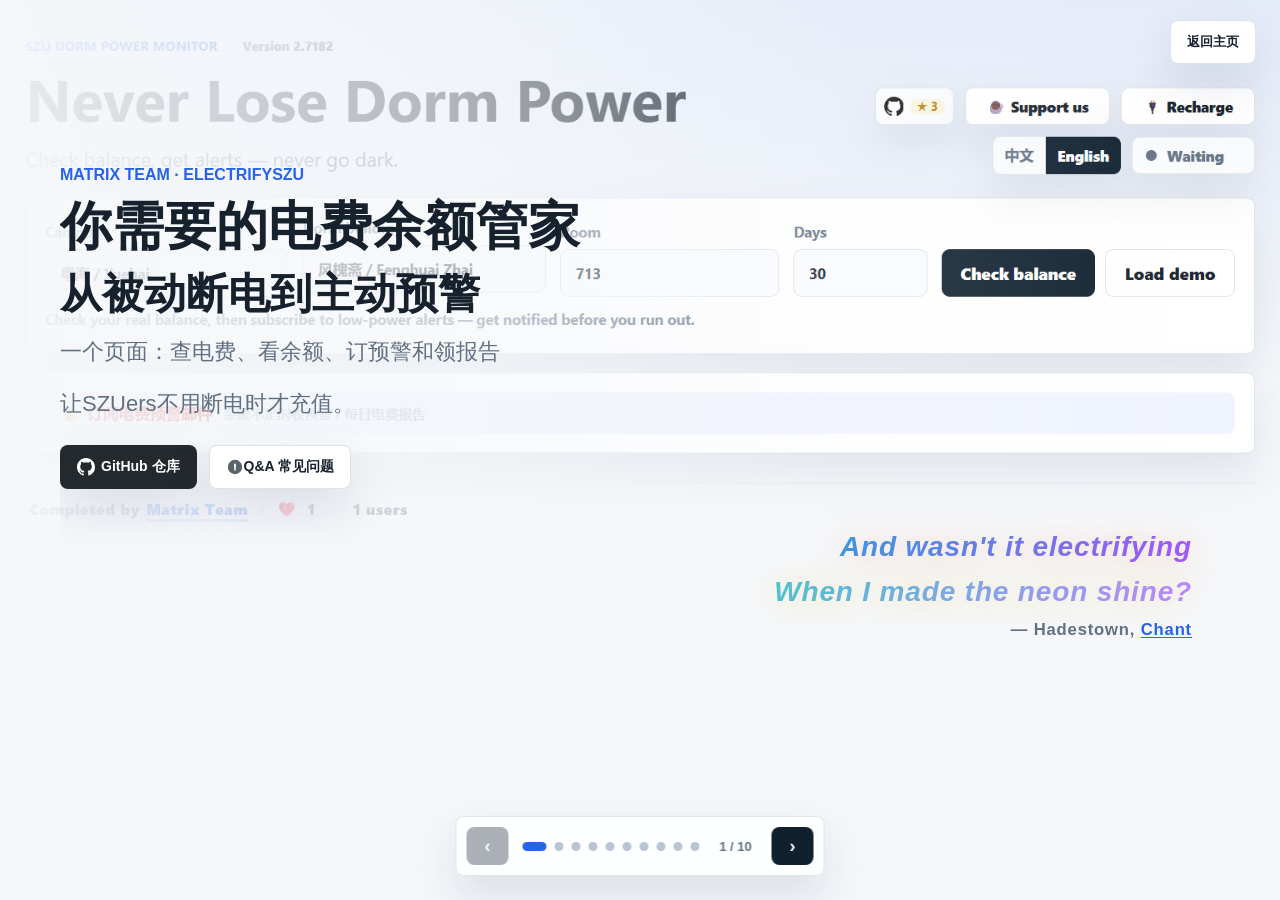
==== commit 68c9a621: "docs: refresh project links and closing quote" ====
--- a/web/work-intro.html
+++ b/web/work-intro.html
@@ -33,10 +33,6 @@
               <h2>从被动断电到主动预警</h2>
               <p class="lead">一个页面：查电费、看余额、订预警和领报告</p><p class="lead">让SZUers不用断电时才充值。</p>
               <div class="actions">
-                <a class="link-button btn-feishu" href="https://my.feishu.cn/wiki/EuOXwd1Efi0uLCktmx7cIocynBb" target="_blank" rel="noreferrer">
-                  <svg viewBox="0 0 28 28" width="18" height="18" fill="none" aria-hidden="true"><path d="M14 2C7.373 2 2 7.373 2 14s5.373 12 12 12 12-5.373 12-12S20.627 2 14 2z" fill="currentColor" opacity="0.15"/><path d="M8.5 11.5L14 8l5.5 3.5v5L14 20l-5.5-3.5v-5z" stroke="currentColor" stroke-width="1.4" stroke-linejoin="round"/><path d="M14 14.5l2.5-1.5v-2L14 12.5 11.5 11v2L14 14.5z" fill="currentColor"/></svg>
-                  飞书项目 Wiki
-                </a>
                 <a class="link-button btn-github" href="https://github.com/jinqKing/ElectrifySZU" target="_blank" rel="noreferrer">
                   <svg viewBox="0 0 16 16" width="18" height="18" fill="currentColor" aria-hidden="true"><path d="M8 0C3.58 0 0 3.58 0 8c0 3.54 2.29 6.53 5.47 7.59.4.07.55-.17.55-.38 0-.19-.01-.82-.01-1.49-2.01.37-2.53-.49-2.69-.94-.09-.23-.48-.94-.82-1.13-.28-.15-.68-.52-.01-.53.63-.01 1.08.58 1.23.82.72 1.21 1.87.87 2.33.66.07-.52.28-.87.51-1.07-1.78-.2-3.64-.89-3.64-3.95 0-.87.31-1.59.82-2.15-.08-.2-.36-1.02.08-2.12 0 0 .67-.21 2.2.82a7.65 7.65 0 014.01 0c1.53-1.04 2.2-.82 2.2-.82.44 1.1.16 1.92.08 2.12.51.56.82 1.27.82 2.15 0 3.07-1.87 3.75-3.65 3.95.29.25.54.73.54 1.48 0 1.07-.01 1.93-.01 2.2 0 .21.15.46.55.38A8.01 8.01 0 0016 8c0-4.42-3.58-8-8-8z"/></svg>
                   GitHub 仓库
@@ -304,7 +300,7 @@
             <div class="support-visual">
               <div class="wiki-box">
                 <strong>项目资料入口</strong>
-                <p>飞书 Wiki 记录项目背景、实现方案、协作资料和后续计划，适合比赛介绍或团队交接。</p>
+                <p>项目代码、实现方案与维护记录均保留在 GitHub 仓库中，便于查阅、复用与交接。</p>
               </div>
             </div>
           </div>
@@ -509,6 +505,15 @@
 
               </div>
             </div>
+          </div>
+        </section>
+        <section class="slide slide-closing-quote" role="region" tabindex="-1" aria-label="结束语">
+          <div class="slide-inner closing-quote-inner">
+            <blockquote class="closing-quote">
+              <p class="closing-line closing-line-1">And wasn't it electrifying</p>
+              <p class="closing-line closing-line-2">When I made the neon shine?</p>
+              <cite>— Hadestown, <a href="https://genius.com/Hadestown-original-broadway-company-chant-lyrics" target="_blank" rel="noreferrer">Chant</a></cite>
+            </blockquote>
           </div>
         </section>
       </div>
--- a/web/work-intro.css
+++ b/web/work-intro.css
@@ -1427,3 +1427,316 @@
   from { opacity: 0; }
   to { opacity: 1; }
 }
+
+/* ===== Slide 9 — Q&A + Changelog ===== */
+
+.slide-qa-inner {
+  grid-template-columns: minmax(0, 1.3fr) minmax(280px, 1fr);
+  align-content: start;
+  padding-top: 42px;
+}
+
+.math-e {
+  font-family: 'Times New Roman', 'CMU Serif', 'Computer Modern', serif;
+  font-style: italic;
+  font-weight: 800;
+  color: var(--ink);
+  letter-spacing: 0.02em;
+}
+
+.qa-list {
+  display: grid;
+  gap: 10px;
+  margin-top: 2px;
+}
+
+.qa-card {
+  padding: 12px 14px;
+  border: 1px solid var(--line);
+  border-radius: var(--radius-md);
+  background: rgba(255, 255, 255, 0.8);
+}
+
+.qa-q {
+  display: flex;
+  align-items: baseline;
+  gap: 8px;
+  margin-bottom: 6px;
+  font-size: 15px;
+  font-weight: 900;
+  color: var(--ink);
+  line-height: 1.5;
+}
+
+.qa-num {
+  flex-shrink: 0;
+  display: inline-flex;
+  align-items: center;
+  justify-content: center;
+  width: 26px;
+  height: 26px;
+  border-radius: var(--radius-sm);
+  background: var(--dark);
+  color: #fff;
+  font-size: 12px;
+  font-weight: 900;
+}
+
+.qa-a {
+  margin-left: 34px;
+  color: var(--muted);
+  font-size: 14px;
+  line-height: 1.7;
+  font-weight: 700;
+}
+
+.qa-a strong {
+  color: var(--ink);
+}
+
+.qa-a code {
+  background: #edf1f5;
+  border-radius: 4px;
+  padding: 1px 5px;
+  font-size: 13px;
+  font-weight: 800;
+  color: var(--blue);
+}
+
+.qa-quote {
+  margin: 6px 0 0;
+  padding: 6px 12px;
+  border-left: 3px solid var(--blue);
+  background: rgba(37, 99, 235, 0.06);
+  border-radius: 0 var(--radius-sm) var(--radius-sm) 0;
+  color: var(--ink);
+  font-style: italic;
+  font-weight: 800;
+  font-size: 14px;
+  line-height: 1.7;
+}
+
+.qa-a cite,
+.qa-a a {
+  color: var(--blue);
+  font-weight: 800;
+}
+
+.qa-a a:hover {
+  text-decoration: underline;
+}
+
+.changelog-column {
+  display: flex;
+  flex-direction: column;
+}
+
+.changelog-heading {
+  margin: 0 0 8px;
+  font-size: 15px;
+  font-weight: 900;
+  color: var(--ink);
+  display: flex;
+  align-items: center;
+  gap: 6px;
+}
+
+.changelog-icon {
+  font-size: 18px;
+}
+
+.changelog-list {
+  display: grid;
+  gap: 6px;
+  overflow-y: auto;
+  max-height: calc(100vh - 200px);
+  scrollbar-width: thin;
+  padding-right: 4px;
+}
+
+.cl-entry {
+  border: 1px solid var(--line);
+  border-radius: var(--radius-md);
+  background: rgba(255, 255, 255, 0.8);
+  overflow: hidden;
+}
+
+.cl-summary {
+  display: flex;
+  align-items: center;
+  gap: 8px;
+  padding: 10px 12px;
+  cursor: pointer;
+  font-size: 13px;
+  font-weight: 800;
+  list-style: none;
+  user-select: none;
+  transition: background var(--dur-fast) ease;
+}
+
+.cl-summary::-webkit-details-marker {
+  display: none;
+}
+
+.cl-summary::before {
+  content: '▶';
+  font-size: 10px;
+  color: var(--muted);
+  transition: transform 200ms ease;
+  flex-shrink: 0;
+}
+
+.cl-entry[open] > .cl-summary::before {
+  content: '▼';
+}
+
+.cl-summary:hover {
+  background: rgba(37, 99, 235, 0.06);
+}
+
+.cl-version {
+  font-weight: 900;
+  color: var(--ink);
+  font-size: 14px;
+  white-space: nowrap;
+}
+
+.cl-date {
+  color: var(--muted);
+  font-weight: 700;
+  font-size: 12px;
+  white-space: nowrap;
+}
+
+.cl-tags {
+  display: flex;
+  gap: 4px;
+  margin-left: auto;
+  flex-wrap: wrap;
+  justify-content: flex-end;
+}
+
+.cl-tag {
+  display: inline-block;
+  padding: 2px 7px;
+  border-radius: var(--radius-full);
+  font-size: 10px;
+  font-weight: 900;
+  letter-spacing: 0;
+  line-height: 1.4;
+  white-space: nowrap;
+}
+
+.tag-rearch { background: rgba(37, 99, 235, 0.12); color: var(--blue); }
+.tag-feat   { background: rgba(15, 159, 110, 0.12); color: var(--green); }
+.tag-docs   { background: rgba(101, 115, 134, 0.14); color: var(--muted); }
+.tag-shield { background: rgba(217, 134, 22, 0.14); color: var(--yellow); }
+
+.cl-body {
+  padding: 0 12px 10px 30px;
+  font-size: 13px;
+  font-weight: 700;
+  color: var(--muted);
+  line-height: 1.65;
+}
+
+.cl-body ul {
+  margin: 6px 0 0;
+  padding-left: 18px;
+}
+
+.cl-body li {
+  margin-bottom: 3px;
+}
+
+.cl-highlight {
+  margin: 0;
+  color: var(--ink);
+  font-size: 13px;
+  font-weight: 800;
+  line-height: 1.6;
+}
+
+@media (max-width: 860px) {
+  .slide-qa-inner {
+    grid-template-columns: 1fr;
+  }
+
+  .qa-q {
+    font-size: 14px;
+  }
+
+  .qa-a {
+    font-size: 13px;
+  }
+
+  .changelog-list {
+    max-height: none;
+    overflow-y: visible;
+  }
+
+  .cl-version {
+    font-size: 13px;
+  }
+
+  .cl-summary {
+    padding: 8px 10px;
+    flex-wrap: wrap;
+  }
+}
+
+/* Closing quote */
+.slide-closing-quote .slide-inner {
+  display: grid;
+  place-items: center;
+  min-height: 100%;
+  padding: clamp(36px, 7vw, 84px);
+  text-align: center;
+}
+
+.closing-quote {
+  margin: 0;
+  max-width: 980px;
+}
+
+.closing-line {
+  margin: 0;
+  font-size: clamp(30px, 5.4vw, 68px);
+  line-height: 1.45;
+  font-style: italic;
+  font-weight: 900;
+  letter-spacing: 0.025em;
+  text-wrap: balance;
+}
+
+.closing-line-1 {
+  background: linear-gradient(135deg, #2f91e8, #8c5cf6);
+  -webkit-background-clip: text;
+  background-clip: text;
+  -webkit-text-fill-color: transparent;
+  filter: drop-shadow(0 4px 22px rgba(74, 118, 220, 0.22));
+}
+
+.closing-line-2 {
+  margin-top: 8px;
+  background: linear-gradient(135deg, #31c6d6, #c364ff);
+  -webkit-background-clip: text;
+  background-clip: text;
+  -webkit-text-fill-color: transparent;
+  filter: drop-shadow(0 4px 22px rgba(99, 102, 241, 0.2));
+}
+
+.closing-quote cite {
+  display: block;
+  margin-top: 18px;
+  font-size: clamp(16px, 2vw, 24px);
+  font-style: normal;
+  font-weight: 700;
+  color: var(--muted);
+}
+
+.closing-quote cite a {
+  color: var(--blue);
+  text-decoration: underline;
+  text-underline-offset: 3px;
+}
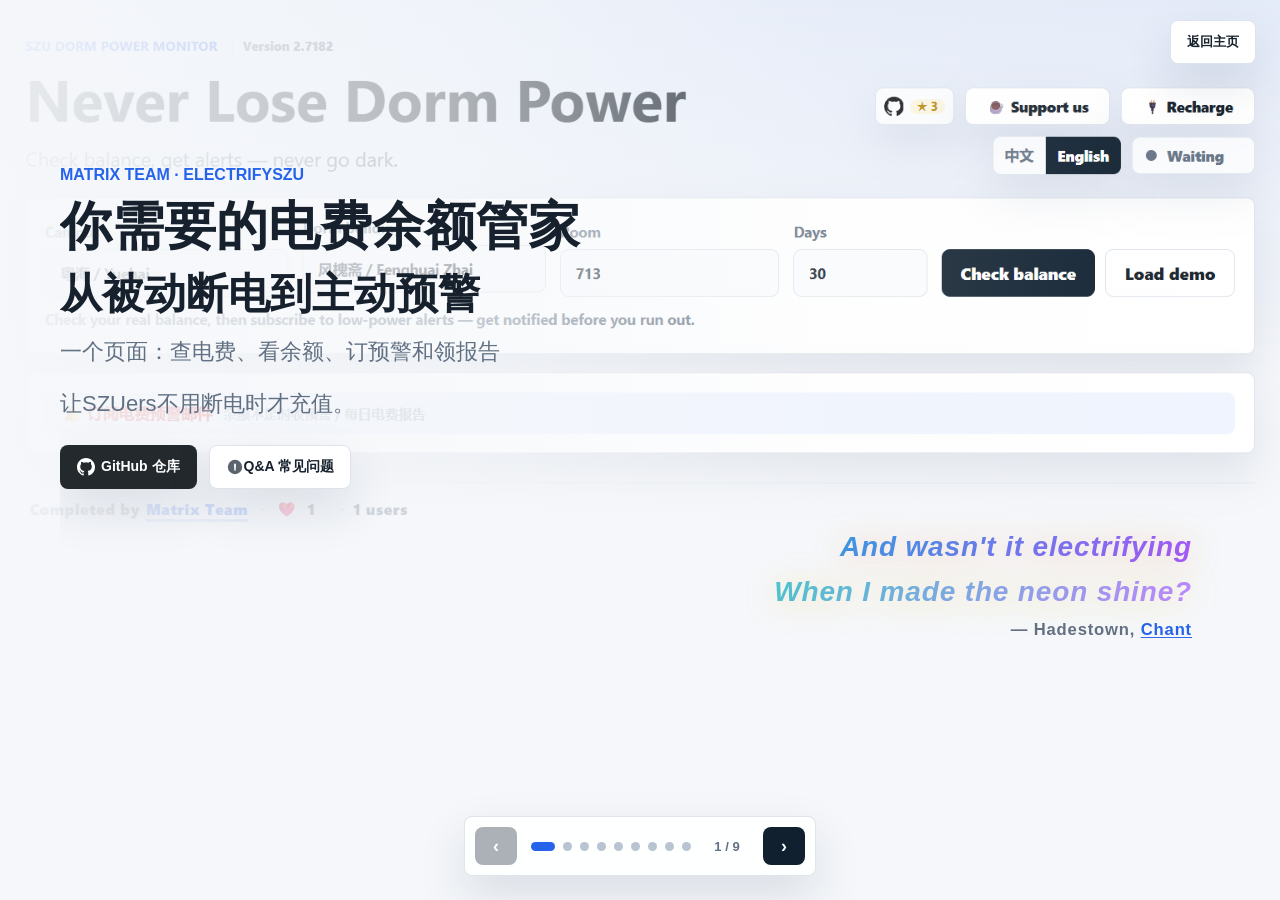
==== commit be73b377: "fix: remove extra closing quote slide" ====
--- a/web/work-intro.html
+++ b/web/work-intro.html
@@ -505,15 +505,6 @@
 
               </div>
             </div>
-          </div>
-        </section>
-        <section class="slide slide-closing-quote" role="region" tabindex="-1" aria-label="结束语">
-          <div class="slide-inner closing-quote-inner">
-            <blockquote class="closing-quote">
-              <p class="closing-line closing-line-1">And wasn't it electrifying</p>
-              <p class="closing-line closing-line-2">When I made the neon shine?</p>
-              <cite>— Hadestown, <a href="https://genius.com/Hadestown-original-broadway-company-chant-lyrics" target="_blank" rel="noreferrer">Chant</a></cite>
-            </blockquote>
           </div>
         </section>
       </div>
--- a/web/work-intro.css
+++ b/web/work-intro.css
@@ -1684,59 +1684,3 @@
     flex-wrap: wrap;
   }
 }
-
-/* Closing quote */
-.slide-closing-quote .slide-inner {
-  display: grid;
-  place-items: center;
-  min-height: 100%;
-  padding: clamp(36px, 7vw, 84px);
-  text-align: center;
-}
-
-.closing-quote {
-  margin: 0;
-  max-width: 980px;
-}
-
-.closing-line {
-  margin: 0;
-  font-size: clamp(30px, 5.4vw, 68px);
-  line-height: 1.45;
-  font-style: italic;
-  font-weight: 900;
-  letter-spacing: 0.025em;
-  text-wrap: balance;
-}
-
-.closing-line-1 {
-  background: linear-gradient(135deg, #2f91e8, #8c5cf6);
-  -webkit-background-clip: text;
-  background-clip: text;
-  -webkit-text-fill-color: transparent;
-  filter: drop-shadow(0 4px 22px rgba(74, 118, 220, 0.22));
-}
-
-.closing-line-2 {
-  margin-top: 8px;
-  background: linear-gradient(135deg, #31c6d6, #c364ff);
-  -webkit-background-clip: text;
-  background-clip: text;
-  -webkit-text-fill-color: transparent;
-  filter: drop-shadow(0 4px 22px rgba(99, 102, 241, 0.2));
-}
-
-.closing-quote cite {
-  display: block;
-  margin-top: 18px;
-  font-size: clamp(16px, 2vw, 24px);
-  font-style: normal;
-  font-weight: 700;
-  color: var(--muted);
-}
-
-.closing-quote cite a {
-  color: var(--blue);
-  text-decoration: underline;
-  text-underline-offset: 3px;
-}
